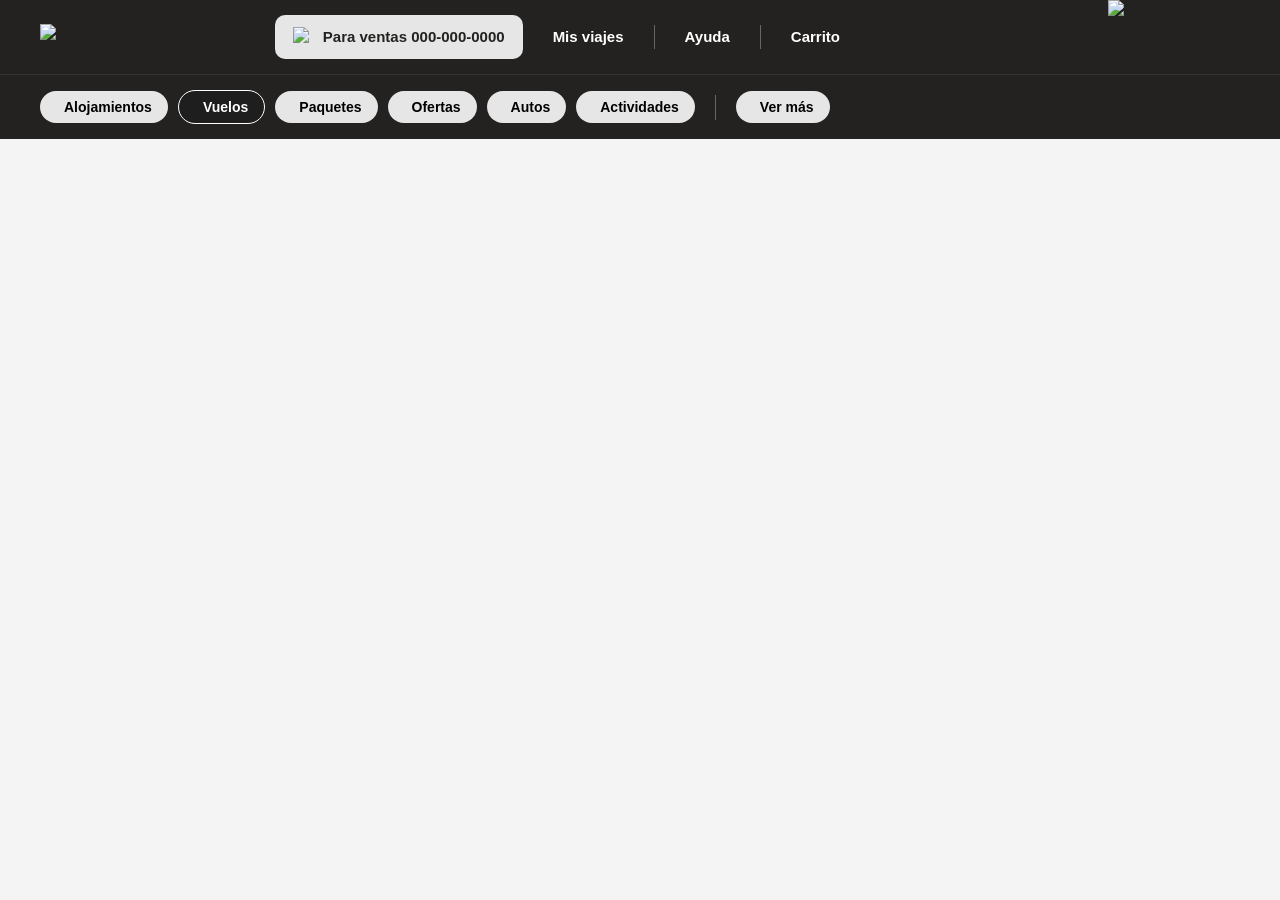
==== index.html @ 8cd23942 "Add files via upload" ====
<!DOCTYPE html>
<html lang="es">
<head>
    <meta charset="UTF-8">
    <meta name="viewport" content="width=device-width, initial-scale=1.0">
    <title>World Travel | Viajes</title>
    <link rel="icon" href="icons/logo-cut.png" type="image/png">
    <link rel="stylesheet" href="styles.css">
</head>
<body>
    <header>
        <nav>
            <div class="logo-container">
                <img src="icons/logo-cut.png" alt="Logo" class="logo" width="70" height="70">
            </div>
            
            <div class="nav-links">
                <a class="nav-link" href="support.html">
                    <img class="Audifonos" src="icons/69890.png" alt="Phone icon" width="20" height="20"> 
                    Para ventas 000-000-0000
                </a>
                <a class="nav-link1" href="my-trips.html">Mis viajes</a>
                <a class="nav-link2" href="support.html">Ayuda</a>
                <a class="nav-link3" href="shopping-cart.html">Carrito</a>
            </div>
        </nav>

        <!--La imagen de fondo va en el header, fuera del nav -->
        <img class="Img-right" src="icons/nav-right.png" alt="Decoración montañas"> 
    </header>
    <!-- FILA INTERMEDIA: Navegación de categorías -->
    <section class="categories">
        <button class="elements-cat"><span class="icono"></span>Alojamientos</button>
        <button class="elements-cat activo"><span class="icono"></span>Vuelos</button>
        <button class="elements-cat"><span class="icono"></span>Paquetes</button>
        <button class="elements-cat"><span class="icono"></span>Ofertas</button>
        <button class="elements-cat"><span class="icono"></span>Autos</button>
        <button class="elements-cat"><span class="icono"></span>Actividades</button>
        <div class="separador-vertical"></div>
        <button class="elements-cat"><span class="icono"></span>Ver más</button>
    </section>
</body>
</html>
---- styles.css ----
* {
    padding: 0;
    margin: 0;
    box-sizing: border-box;
}

body {
    font-family: Arial, sans-serif;
    line-height: 1.6;
    background-color: #f4f4f4;
    color: #232220;
}

header {
    background-color: #232220;
    padding: 15px 40px;
    position: relative;
    overflow: hidden;
    border-bottom: 1px solid #333;
}

/* El nav ocupa todo el ancho del header para poder distribuir elementos */
nav {
    display: flex;
    align-items: center;
    width: 100%;
    z-index: 2;
    position: relative; /* Asegura que esté por encima de las montañas */
}

/* Empuja el logo a la izquierda y el menú a la derecha */
.logo-container {
    margin-right: auto;
}

/* Flexbox para los enlaces, elimina la necesidad de paddings gigantes */
.nav-links {
    display: flex;
    align-items: center;
    gap: 30px;
    margin-right: 400px; /* mopver los iconos de control */
    margin-left: 70px;
}

nav a {
    color: #fff;
    text-decoration: none;
    font-weight: bold;
    font-size: 15px;
}

.nav-link {
    display: inline-flex;
    align-items: center;
    gap: 10px;
    background-color: #e6e6e6;
    color: #232220;
    padding: 10px 18px;
    border-radius: 10px; 
}

.nav-link:hover {
    background-color: #fff; /* Pequeño ajuste para que se note el hover en modo oscuro */
    color: #232220;
}

/* Separadores verticales limpios */
.nav-link2, .nav-link3 {
    border-left: 1px solid #666;
    padding-left: 30px; /* Separación entre la línea y el texto */
}

.Img-right {
    position: absolute;
    right: 0;
    top: 0;
    height: 100%;
    width: auto;
    object-fit: cover;
    z-index: 1;
    pointer-events: none;
}

.categories {
    display: flex;
    align-items: center;
    gap: 10px;
    padding: 15px 40px;
    background-color: #232220;
}

.elements-cat {
    display: flex;
    align-items: center;
    gap: 8px;
    background-color: #e6e6e6;
    border: none;
    padding: 8px 16px;
    border-radius: 20px;
    font-weight: bold;
    cursor: pointer;
    font-size: 14px;
}

.elements-cat.activo {
    background-color: #1e1e1e;
    color: #fff;
    border: 1px solid #fff;
}

.separador-vertical {
    height: 25px;
    width: 1px;
    background-color: #666;
    margin: 0 10px;
}
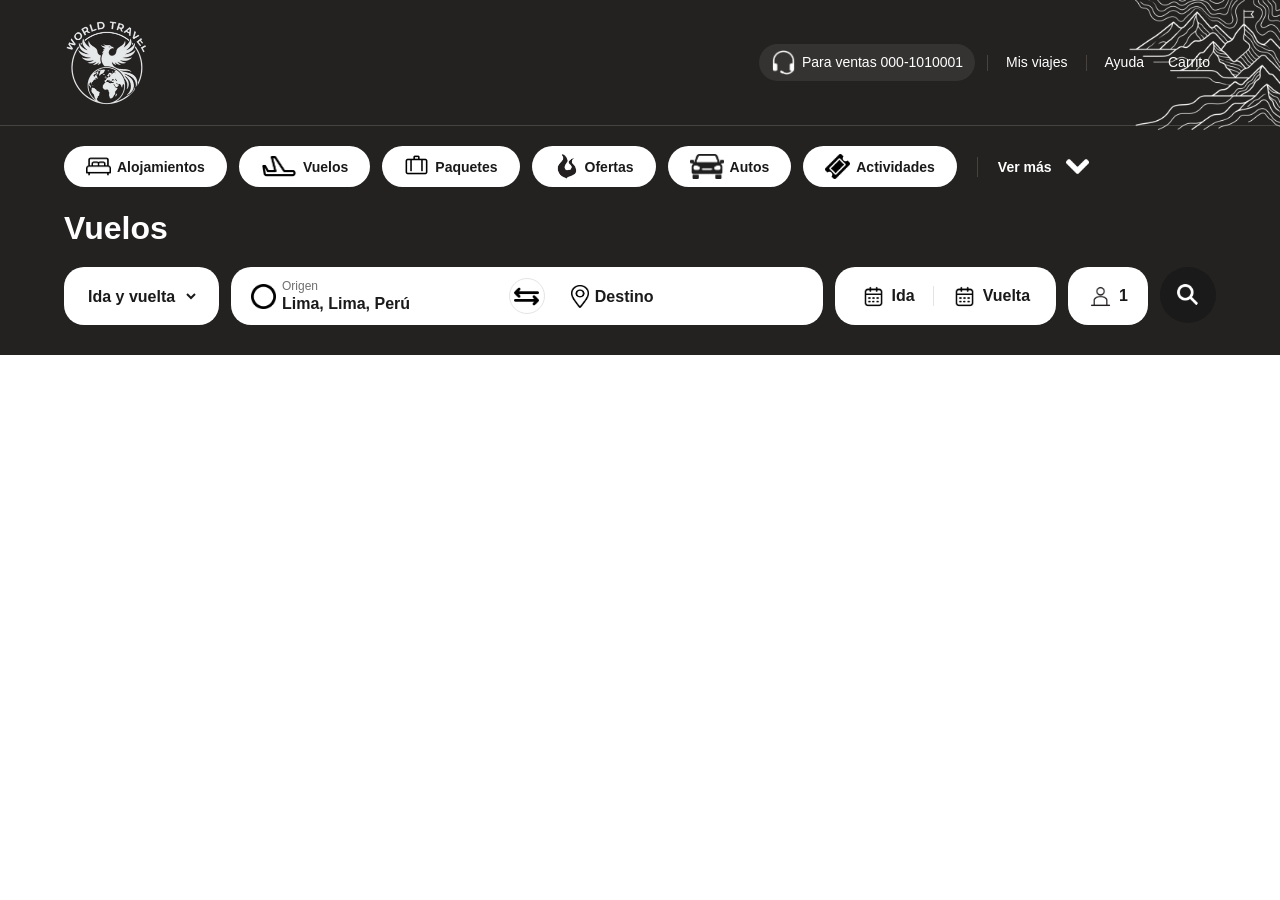
==== commit edfab44f: "Avance del encabezado principal y el motor de búsqueda" ====
--- a/index.html
+++ b/index.html
@@ -8,36 +8,150 @@
     <link rel="stylesheet" href="styles.css">
 </head>
 <body>
-    <header>
-        <nav>
-            <div class="logo-container">
-                <img src="icons/logo-cut.png" alt="Logo" class="logo" width="70" height="70">
-            </div>
-            
-            <div class="nav-links">
-                <a class="nav-link" href="support.html">
-                    <img class="Audifonos" src="icons/69890.png" alt="Phone icon" width="20" height="20"> 
-                    Para ventas 000-000-0000
-                </a>
-                <a class="nav-link1" href="my-trips.html">Mis viajes</a>
-                <a class="nav-link2" href="support.html">Ayuda</a>
-                <a class="nav-link3" href="shopping-cart.html">Carrito</a>
-            </div>
+  <header class="site-header">
+    <a class="skip-link" href="#main-content">Saltar al contenido principal</a>
+
+    <!-- Top bar: brand logo + account/support links -->
+    <div class="header-topbar">
+      <div class="container topbar-container">
+        <div class="brand">
+          <!-- Logo -->
+          <img class="brand-icon-posicion" src="icons/logo-cut.png" alt="">
+        </div>
+
+        <nav class="topbar-nav" aria-label="Cuenta y soporte">
+          <div class="sales-contact">
+            <!-- ICON POSICION: support icon -->
+            <img class="icon-posicion icon-sm icon-on-dark" src="icons/support.png" alt="">
+            <span>Para ventas 000-1010001</span>
+          </div>
+          <span class="topbar-divider" aria-hidden="true"></span>
+          <a class="topbar-link" href="#">Mis viajes</a>
+          <span class="topbar-divider" aria-hidden="true"></span>
+          <a class="topbar-link" href="#">Ayuda</a>
+          <a class="topbar-link" href="#">Carrito</a>
         </nav>
 
-        <!--La imagen de fondo va en el header, fuera del nav -->
-        <img class="Img-right" src="icons/nav-right.png" alt="Decoración montañas"> 
-    </header>
-    <!-- FILA INTERMEDIA: Navegación de categorías -->
-    <section class="categories">
-        <button class="elements-cat"><span class="icono"></span>Alojamientos</button>
-        <button class="elements-cat activo"><span class="icono"></span>Vuelos</button>
-        <button class="elements-cat"><span class="icono"></span>Paquetes</button>
-        <button class="elements-cat"><span class="icono"></span>Ofertas</button>
-        <button class="elements-cat"><span class="icono"></span>Autos</button>
-        <button class="elements-cat"><span class="icono"></span>Actividades</button>
-        <div class="separador-vertical"></div>
-        <button class="elements-cat"><span class="icono"></span>Ver más</button>
-    </section>
+        <!-- IMAGE POSICION: decorative mountain / topographic line-art illustration, top-right corner. Suggested size: 240x130px -->
+        <img class="topbar-decoration-posicion" src="icons/nav-right.png" alt="" >
+      </div>
+    </div>
+
+    <!-- Pill-shaped category navigation -->
+    <div class="header-nav-bar">
+      <div class="container">
+        <nav class="pill-nav" aria-label="Categorías de viaje">
+          <button class="pill-nav-item" type="button">
+            <!-- ICON POSICION: Alojamientos-->
+            <img class="icon-posicion icon-sm" src="icons/952772.png" alt="">
+            <span>Alojamientos</span>
+          </button>
+
+          <button class="pill-nav-item pill-nav-item--active" type="button" aria-current="page">
+            <!-- ICON POSICION: Vuelos (Iconos cambiado por px) -->
+            <img class="avion" src="icons/Imagen1.png" alt="">
+            <span>Vuelos</span>
+          </button>
+
+          <button class="pill-nav-item" type="button">
+            <!-- ICON POSICION: Paquetes-->
+            <img class="icon-posicion icon-sm" src="icons/pngwing.com.png" alt="">
+            <span>Paquetes</span>
+          </button>
+
+          <button class="pill-nav-item" type="button">
+            <!-- ICON POSICION: Ofertas -->
+            <img class="icon-posicion icon-sm" src="icons/oferta.png" alt="">
+            <span>Ofertas</span>
+          </button>
+
+          <button class="pill-nav-item" type="button">
+            <!-- ICON POSICION: Autos (Modificado por tamaño de la img) -->
+            <img class="auto" src="icons/canva-icono-de-coche-MAG-rcK2sRs.png" alt="">
+            <span>Autos</span>
+          </button>
+
+          <button class="pill-nav-item" type="button">
+            <!-- ICON POSICION: Actividades -->
+            <img class="icon-posicion icon-sm" src="icons/ticket.png" alt="">
+            <span>Actividades</span>
+          </button>
+
+          <span class="pill-nav-divider" aria-hidden="true"></span>
+
+          <button class="pill-nav-more" type="button">
+            <span>Ver más</span>
+            <!-- ICON POSICION: chevron-down icon. -->
+            <img class="arrow" src="icons/flecha4.png" alt="">
+          </button>
+        </nav>
+      </div>
+    </div>
+  <!-- Búsqueda de vuelos -->
+    <div class="hero-search">
+      <div class="container">
+        <h1 class="hero-title">Vuelos</h1>
+
+        <form class="search-bar" action="#" method="get">
+          <div class="search-pill search-pill--trip-type">
+            <label class="visually-hidden" for="trip-type">Tipo de viaje</label>
+            <select id="trip-type" name="trip-type">
+              <option>Ida y vuelta</option>
+              <option>Solo ida</option>
+              <option>Multidestino</option>
+            </select>
+          </div>
+
+          <div class="search-pill search-pill--locations">
+            <button class="location-field" type="button">
+              <!-- ICON POSICION: origin marker icon (circle/dot). Suggested size: 18x18px -->
+              <img class="icon-posicion icon-sm" src="icons/circleshape_87529.png" alt="">
+              <span class="location-field-text">
+                <span class="location-label">Origen</span>
+                <span class="location-value">Lima, Lima, Perú</span>
+              </span>
+            </button>
+
+            <button class="swap-button" type="button" aria-label="Intercambiar origen y destino">
+              <!-- ICON POSICON: Exchange arrows icon -->
+              <img class="icon-posicion icon-sm" src="icons/60660.png" alt="">
+            </button>
+
+            <button class="location-field" type="button">
+              <!-- ICON POSICION: destination pin icon. Suggested size: 18x18px -->
+              <img class="destino" src="icons/Imagen3.png" alt="">
+              <span class="location-field-text">
+                <span class="location-value">Destino</span>
+              </span>
+            </button>
+          </div>
+
+          <div class="search-pill search-pill--dates">
+            <button class="date-field" type="button">
+              <!-- ICON POSICION: calendar icon (departure date). Suggested size: 18x18px -->
+              <img class="icon-posicion icon-sm" src="icons/Imagen4.png" alt="">
+              <span>Ida</span>
+            </button>
+            <span class="search-pill-divider" aria-hidden="true"></span>
+            <button class="date-field" type="button">
+              <!-- ICON POSICION: calendar icon (return date). Suggested size: 18x18px -->
+              <img class="icon-posicion icon-sm" src="icons/Imagen4.png" alt="">
+              <span>Vuelta</span>
+            </button>
+          </div>
+
+          <button class="search-pill search-pill--passengers" type="button">
+            <!-- ICON POSICION: passenger / person icon. Suggested size: 18x18px -->
+            <img class="icon-posicion icon-sm" src="icons/wondicon-ui-free-user_111213.png" alt="">
+            <span>1</span>
+          </button>
+
+          <button class="search-submit" type="submit" aria-label="Buscar vuelos">
+            <!-- ICON POSICION: magnifying glass / search icon. Suggested size: 20x20px -->
+            <img class="icon-posicion icon-md icon-on-dark" src="icons/search-13-64.png" alt="">
+          </button>
+        </form>
+      </div>
+    </div>
 </body>
 </html>
--- a/styles.css
+++ b/styles.css
@@ -1,116 +1,480 @@
-* {
-    padding: 0;
-    margin: 0;
-    box-sizing: border-box;
+*,
+*::before,
+*::after {
+  box-sizing: border-box;
+  margin: 0;
+  padding: 0;
+}
+
+html {
+  scroll-behavior: smooth;
 }
 
 body {
-    font-family: Arial, sans-serif;
-    line-height: 1.6;
-    background-color: #f4f4f4;
-    color: #232220;
-}
-
-header {
-    background-color: #232220;
-    padding: 15px 40px;
-    position: relative;
-    overflow: hidden;
-    border-bottom: 1px solid #333;
-}
-
-/* El nav ocupa todo el ancho del header para poder distribuir elementos */
-nav {
-    display: flex;
-    align-items: center;
-    width: 100%;
-    z-index: 2;
-    position: relative; /* Asegura que esté por encima de las montañas */
-}
-
-/* Empuja el logo a la izquierda y el menú a la derecha */
-.logo-container {
-    margin-right: auto;
-}
-
-/* Flexbox para los enlaces, elimina la necesidad de paddings gigantes */
-.nav-links {
-    display: flex;
-    align-items: center;
-    gap: 30px;
-    margin-right: 400px; /* mopver los iconos de control */
-    margin-left: 70px;
-}
-
-nav a {
-    color: #fff;
-    text-decoration: none;
-    font-weight: bold;
-    font-size: 15px;
-}
-
-.nav-link {
-    display: inline-flex;
-    align-items: center;
-    gap: 10px;
-    background-color: #e6e6e6;
-    color: #232220;
-    padding: 10px 18px;
-    border-radius: 10px; 
-}
-
-.nav-link:hover {
-    background-color: #fff; /* Pequeño ajuste para que se note el hover en modo oscuro */
-    color: #232220;
-}
-
-/* Separadores verticales limpios */
-.nav-link2, .nav-link3 {
-    border-left: 1px solid #666;
-    padding-left: 30px; /* Separación entre la línea y el texto */
-}
-
-.Img-right {
-    position: absolute;
+  font-family: var(--font-family-base);
+  color: var(--color-text-dark);
+  background-color: var(--color-bg-light);
+  line-height: 1.5;
+  -webkit-font-smoothing: antialiased;
+}
+
+ul {
+  list-style: none;
+}
+
+a {
+  color: inherit;
+  text-decoration: none;
+}
+
+button {
+  font-family: inherit;
+  font-size: inherit;
+  cursor: pointer;
+  border: none;
+  background: none;
+  color: inherit;
+}
+
+input,
+select {
+  font-family: inherit;
+  font-size: inherit;
+  color: inherit;
+}
+
+h1,
+h2,
+h3 {
+  font-weight: 700;
+  line-height: 1.2;
+}
+
+img {
+  max-width: 100%;
+  display: block;
+}
+
+/* Consistent, visible keyboard focus across every 
+interactive element. */
+a:focus-visible,
+button:focus-visible,
+input:focus-visible,
+select:focus-visible {
+  outline: 2px solid var(--color-accent-teal);
+  outline-offset: 2px;
+}
+
+@media (prefers-reduced-motion: reduce) {
+  html {
+    scroll-behavior: auto;
+  }
+
+  *,
+  *::before,
+  *::after {
+    animation-duration: 0.001ms !important;
+    transition-duration: 0.001ms !important;
+  }
+}
+
+/* ---------------------------------------------
+   2. Tokens de diseño (CSS Custom Properties)
+   --------------------------------------------- */
+:root {
+  /* Brand backgrounds */
+  --color-bg-dark: #232220;
+  --color-bg-light: #ffffff;
+
+  /* Text colors */
+  --color-text-light: #ffffff;
+  --color-text-dark: #1a1a1a;
+  --color-text-muted: #6f6f6f;
+  --color-text-on-dark-muted: #cfcfcd;
+
+  /* Posicion colors — light sections */
+  --color-posicion-bg: #d9d9d9;
+  --color-posicion-border: #b0b0b0;
+
+  /* Posicion colors — dark sections */
+  --color-posicion-bg-dark: #3a3936;
+  --color-posicion-border-dark: #5a5955;
+
+  /* Accents */
+  --color-badge-bg: #1a1a1a;
+  --color-badge-text: #ffffff;
+  --color-accent-teal: #2d6b68;
+  --color-accent-teal-hover: #23524f;
+
+  /* Borders & dividers */
+  --color-border-subtle: #e4e4e4;
+  --color-divider-on-dark: #47443f;
+
+  /* Border radius scale */
+  --radius-pill: 999px;
+  --radius-lg: 20px;
+  --radius-md: 12px;
+  --radius-sm: 6px;
+
+  /* Espaciado */
+  --space-2xs: 8px;
+  --space-xs: 6px;
+  --space-sm: 12px;
+  --space-md: 20px;
+  --space-lg: 22px;
+  --space-xl: 48px;
+  --space-2xl: 30px; /* Espaciado de abajo */
+
+  /* Layout */
+  --container-max-width: 1200px;
+  --container-padding: 24px;
+
+  /* Tipografía */
+  --font-family-base: -apple-system, BlinkMacSystemFont, 'Segoe UI', Roboto, Helvetica, Arial, sans-serif;
+  --font-size-sm: 0.875rem;
+  --font-size-base: 1rem;
+  --font-size-md: 1.125rem;
+  --font-size-lg: 1.5rem;
+  --font-size-xl: 2rem;
+}
+
+/* --------------------------------------
+   3. Clases
+   -------------------------------------- */
+.container {
+  max-width: var(--container-max-width);
+  margin: 0 auto;
+  padding: 0 var(--container-padding);
+}
+
+.visually-hidden {
+  position: absolute;
+  width: 1px;
+  height: 1px;
+  padding: 0;
+  margin: -1px;
+  overflow: hidden;
+  clip: rect(0, 0, 0, 0);
+  white-space: nowrap;
+  border: 0;
+}
+
+.skip-link {
+  position: absolute;
+  top: -100px;
+  left: var(--space-sm);
+  background-color: var(--color-bg-light);
+  color: var(--color-text-dark);
+  padding: var(--space-xs) var(--space-sm);
+  border-radius: var(--radius-sm);
+  z-index: 100;
+  transition: top 0.2s ease;
+}
+
+.skip-link:focus-visible {
+  top: var(--space-sm);
+}
+
+/* El tamaño se controla mediante los modificadores 
+.icon-xs / .icon-sm / .icon-md que aparecen a continuación. */
+.icon-posicion {
+  display: inline-block;
+  flex-shrink: 0;
+  border-radius: var(--radius-sm);
+}
+
+/* Marvador para todos los íconos*/
+.icon-posicion.icon-on-dark {
+}
+/* icons agupados por el final... xs, sm, md*/
+.icon-xs { width: 25px; height: 25px; }
+.icon-sm { width: 25px; height: 25px; }
+.icon-md { width: 22px; height: 22px; }
+
+/*cambiado por falta de tamaño específico*/
+.avion{
+    width: 36px; 
+    height: 25px;
+}
+
+.auto {
+    width: 34px; 
+    height: 25px;
+}
+
+.destino {
+    width: 18px; 
+    height: 23px;
+}
+
+.arrow {
+  margin-left: 8px;
+  width: 23px; 
+  height: 23px;
+}
+
+.section-title {
+  font-size: var(--font-size-xl);
+  color: var(--color-text-dark);
+  margin-bottom: var(--space-md);
+}
+
+/* --------------------------------------
+   4. Header — Barra superior
+   -------------------------------------- */
+.site-header {
+  background-color: var(--color-bg-dark);
+  color: var(--color-text-light);
+}
+
+.header-topbar {
+  border-bottom: 1px solid var(--color-divider-on-dark);
+}
+
+.topbar-container {
+  display: flex;
+  align-items: center;
+  justify-content: space-between;
+  gap: var(--space-lg);
+  padding-top: var(--space-md);
+  padding-bottom: var(--space-md);
+  position: relative;
+}
+
+.brand {
+  display: flex;
+  align-items: center;
+  gap: var(--space-xs);
+}
+/* logo*/
+.brand-icon-posicion {
+  width: 85px;
+  height: 85px;
+  border-radius: 50%;
+}
+
+.brand-name {
+  font-weight: 700;
+  font-size: var(--font-size-md);
+  letter-spacing: 0.02em;
+  text-transform: uppercase;
+}
+
+.topbar-nav {
+  display: flex;
+  align-items: center;
+  gap: var(--space-sm);
+  font-size: var(--font-size-sm);
+  flex-wrap: wrap;
+}
+
+.sales-contact {
+  display: flex;
+  align-items: center;
+  gap: var(--space-xs);
+  background-color: rgba(255, 255, 255, 0.08);
+  border-radius: var(--radius-pill);
+  padding: var(--space-xs) var(--space-sm);
+}
+
+.topbar-divider {
+  width: 1px;
+  height: 16px;
+  background-color: var(--color-divider-on-dark);
+}
+
+.topbar-link {
+  padding: var(--space-2xs) var(--space-xs);
+}
+
+.topbar-link:hover {
+  text-decoration: underline;
+}
+
+/* imagenes de las montañas*/
+.topbar-decoration-posicion {
+    position: fixed;
+    top: 0;
     right: 0;
-    top: 0;
-    height: 100%;
-    width: auto;
-    object-fit: cover;
-    z-index: 1;
+    height: 130px;
     pointer-events: none;
-}
-
-.categories {
-    display: flex;
-    align-items: center;
-    gap: 10px;
-    padding: 15px 40px;
-    background-color: #232220;
-}
-
-.elements-cat {
-    display: flex;
-    align-items: center;
-    gap: 8px;
-    background-color: #e6e6e6;
-    border: none;
-    padding: 8px 16px;
-    border-radius: 20px;
-    font-weight: bold;
-    cursor: pointer;
-    font-size: 14px;
-}
-
-.elements-cat.activo {
-    background-color: #1e1e1e;
-    color: #fff;
-    border: 1px solid #fff;
-}
-
-.separador-vertical {
-    height: 25px;
-    width: 1px;
-    background-color: #666;
-    margin: 0 10px;
+    z-index: 0;
+}
+
+/* ---------------------------------------
+   5. Header — Navegación por píldoras
+   --------------------------------------- */
+.header-nav-bar {
+  position: relative;
+  z-index: 2;
+  padding-top: var(--space-md);
+}
+
+.pill-nav {
+  display: flex;
+  align-items: center;
+  gap: var(--space-sm);
+  flex-wrap: wrap;
+}
+
+.pill-nav-item {
+  display: flex;
+  align-items: center;
+  gap: var(--space-xs);
+  background-color: var(--color-bg-light);
+  color: var(--color-text-dark);
+  padding: var(--space-xs) var(--space-md);
+  border-radius: var(--radius-pill);
+  font-size: var(--font-size-sm);
+  font-weight: 600;
+  border: 2px solid transparent;
+  transition: border-color 0.2s ease;
+}
+
+.pill-nav-item--active {
+  border-color: var(--color-text-light);
+}
+
+.pill-nav-item:hover {
+  border-color: var(--color-accent-teal);
+}
+
+.pill-nav-divider {
+  width: 1px;
+  height: 20px;
+  background-color: var(--color-divider-on-dark);
+  margin: 0 var(--space-2xs);
+}
+
+.pill-nav-more {
+  display: flex;
+  align-items: center;
+  gap: var(--space-xs);
+  font-size: var(--font-size-sm);
+  font-weight: 600;
+}
+
+.pill-nav-more:hover {
+  text-decoration: underline;
+}
+
+/* ---------------------------------------
+   6. Header — Búsqueda
+   --------------------------------------- */
+.hero-search {
+  position: relative;
+  z-index: 2;
+  padding: var(--space-lg) 0 var(--space-2xl);
+}
+
+.hero-title {
+  font-size: var(--font-size-xl);
+  margin-bottom: var(--space-md);
+}
+
+.search-bar {
+  display: flex;
+  align-items: stretch;
+  gap: var(--space-sm);
+  flex-wrap: wrap;
+}
+
+.search-pill {
+  display: flex;
+  align-items: center;
+  gap: var(--space-xs);
+  background-color: var(--color-bg-light);
+  color: var(--color-text-dark);
+  border-radius: var(--radius-lg);
+  padding: var(--space-sm) var(--space-md);
+}
+
+.search-pill--trip-type select {
+  border: none;
+  background: transparent;
+  font-weight: 600;
+}
+
+.search-pill--locations {
+  flex: 1 1 320px;
+  padding: 0;
+}
+
+.location-field {
+  display: flex;
+  align-items: center;
+  gap: var(--space-xs);
+  padding: var(--space-sm) var(--space-md);
+  flex: 1;
+  text-align: left;
+}
+
+.location-field-text {
+  display: flex;
+  flex-direction: column;
+  line-height: 1.2;
+}
+
+.location-label {
+  font-size: 0.75rem;
+  color: var(--color-text-muted);
+}
+
+.location-value {
+  font-weight: 600;
+}
+
+.swap-button {
+  width: 36px;
+  height: 36px;
+  border-radius: 50%;
+  background-color: var(--color-bg-light);
+  border: 1px solid var(--color-border-subtle);
+  display: flex;
+  align-items: center;
+  justify-content: center;
+  flex-shrink: 0;
+}
+
+.swap-button:hover {
+  border-color: var(--color-accent-teal);
+}
+
+.search-pill--dates {
+  gap: 0;
+}
+
+.date-field {
+  display: flex;
+  align-items: center;
+  gap: var(--space-xs);
+  font-weight: 600;
+  padding: 0 var(--space-xs);
+}
+
+.search-pill-divider {
+  width: 1px;
+  height: 20px;
+  background-color: var(--color-border-subtle);
+  margin: 0 var(--space-sm);
+}
+
+.search-pill--passengers {
+  font-weight: 600;
+}
+
+.search-submit {
+  width: 56px;
+  height: 56px;
+  border-radius: 50%;
+  background-color: var(--color-badge-bg);
+  display: flex;
+  align-items: center;
+  justify-content: center;
+  flex-shrink: 0;
+  transition: background-color 0.2s ease;
+}
+
+.search-submit:hover {
+  background-color: #000000;
 }
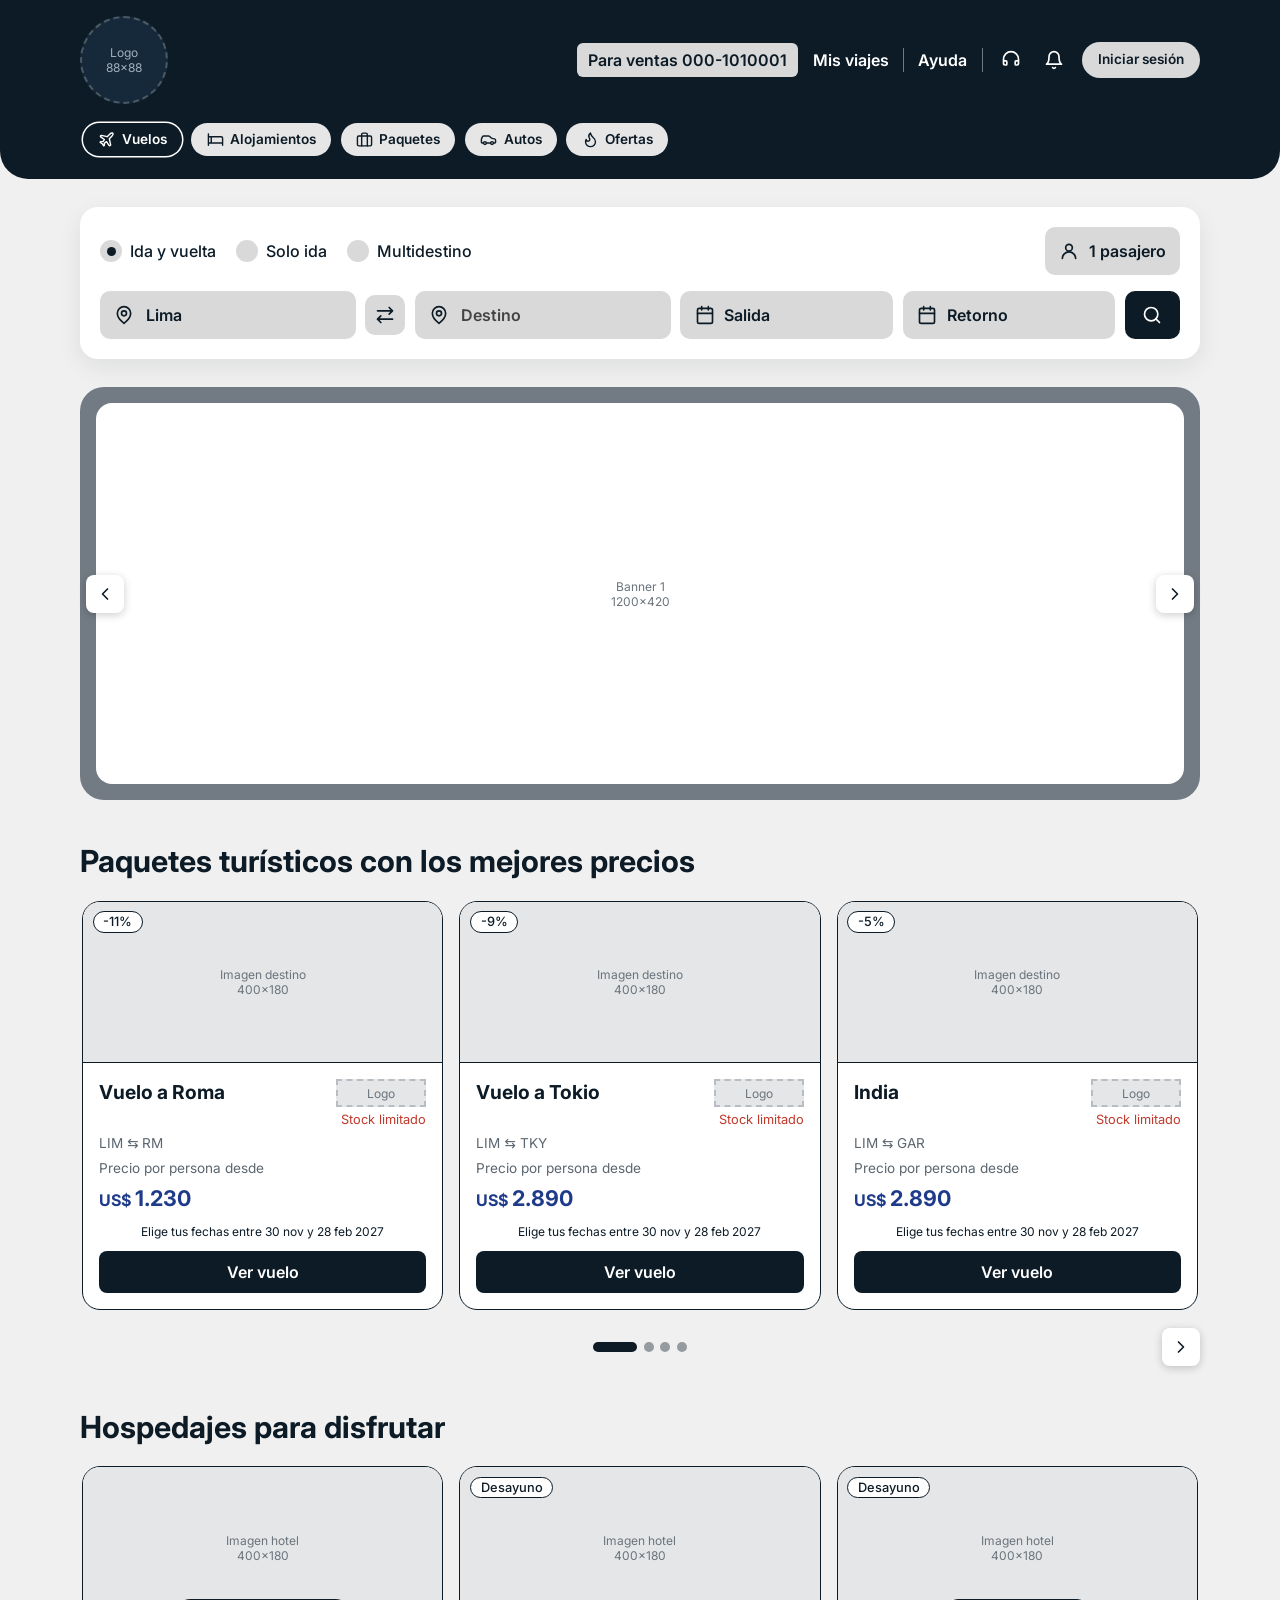
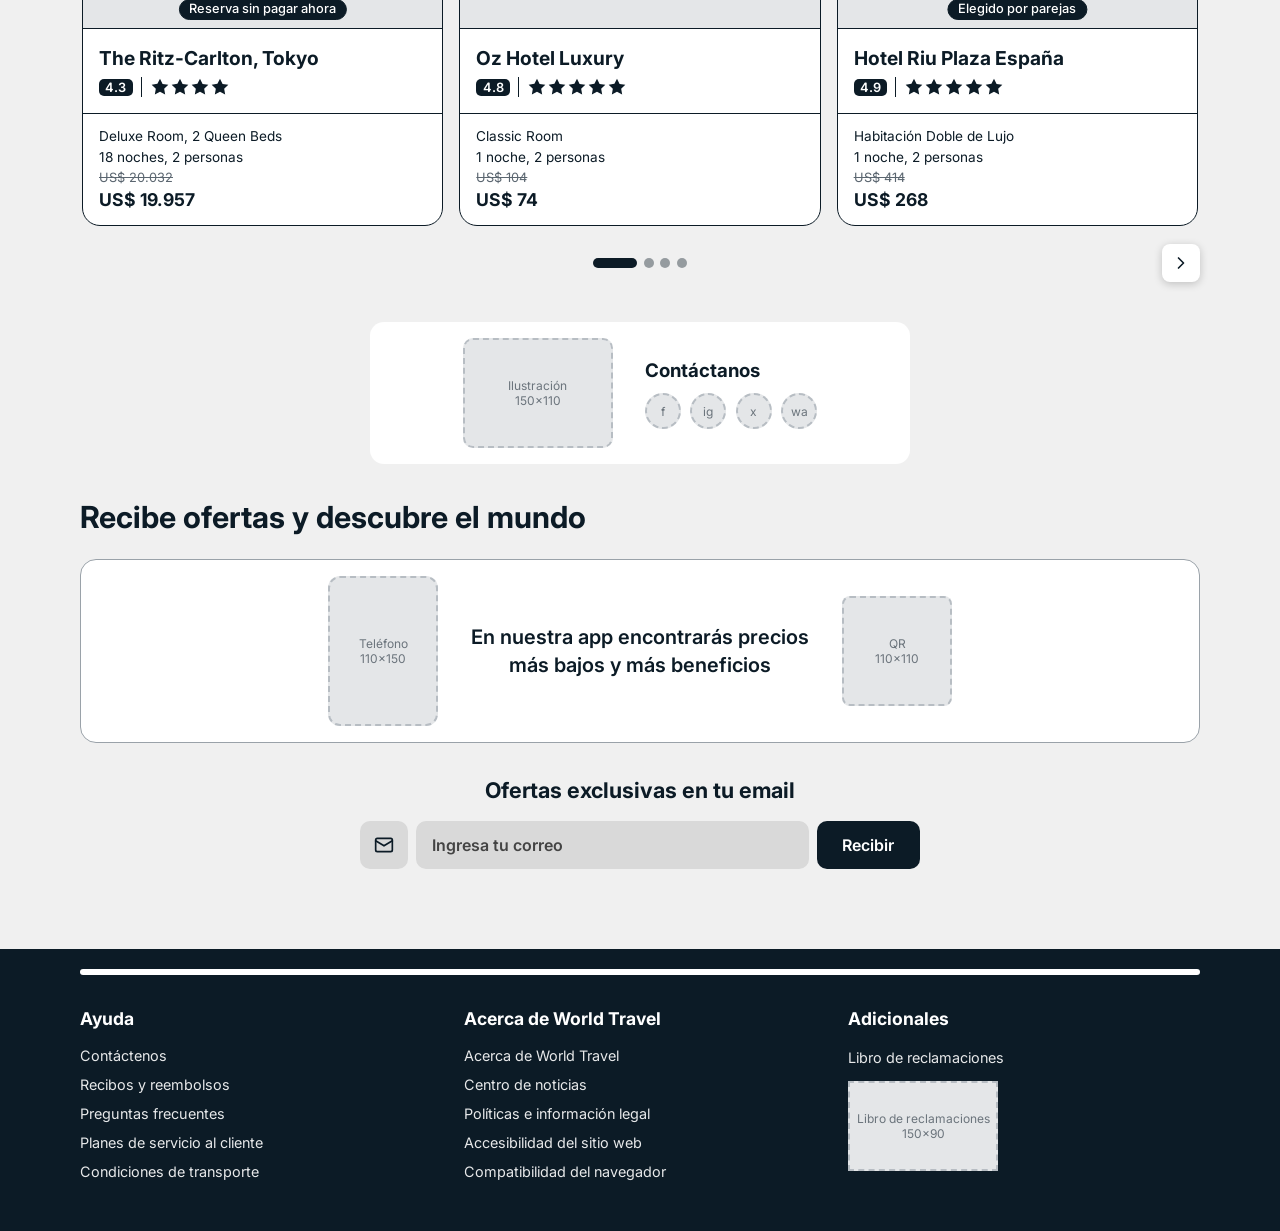
==== commit 9ff2b081: "New design" ====
--- a/index.html
+++ b/index.html
@@ -1,157 +1,171 @@
-<!DOCTYPE html>
-<html lang="es">
-<head>
-    <meta charset="UTF-8">
-    <meta name="viewport" content="width=device-width, initial-scale=1.0">
-    <title>World Travel | Viajes</title>
-    <link rel="icon" href="icons/logo-cut.png" type="image/png">
-    <link rel="stylesheet" href="styles.css">
-</head>
-<body>
-  <header class="site-header">
-    <a class="skip-link" href="#main-content">Saltar al contenido principal</a>
-
-    <!-- Top bar: brand logo + account/support links -->
-    <div class="header-topbar">
-      <div class="container topbar-container">
-        <div class="brand">
-          <!-- Logo -->
-          <img class="brand-icon-posicion" src="icons/logo-cut.png" alt="">
-        </div>
-
-        <nav class="topbar-nav" aria-label="Cuenta y soporte">
-          <div class="sales-contact">
-            <!-- ICON POSICION: support icon -->
-            <img class="icon-posicion icon-sm icon-on-dark" src="icons/support.png" alt="">
-            <span>Para ventas 000-1010001</span>
-          </div>
-          <span class="topbar-divider" aria-hidden="true"></span>
-          <a class="topbar-link" href="#">Mis viajes</a>
-          <span class="topbar-divider" aria-hidden="true"></span>
-          <a class="topbar-link" href="#">Ayuda</a>
-          <a class="topbar-link" href="#">Carrito</a>
-        </nav>
-
-        <!-- IMAGE POSICION: decorative mountain / topographic line-art illustration, top-right corner. Suggested size: 240x130px -->
-        <img class="topbar-decoration-posicion" src="icons/nav-right.png" alt="" >
-      </div>
-    </div>
-
-    <!-- Pill-shaped category navigation -->
-    <div class="header-nav-bar">
-      <div class="container">
-        <nav class="pill-nav" aria-label="Categorías de viaje">
-          <button class="pill-nav-item" type="button">
-            <!-- ICON POSICION: Alojamientos-->
-            <img class="icon-posicion icon-sm" src="icons/952772.png" alt="">
-            <span>Alojamientos</span>
-          </button>
-
-          <button class="pill-nav-item pill-nav-item--active" type="button" aria-current="page">
-            <!-- ICON POSICION: Vuelos (Iconos cambiado por px) -->
-            <img class="avion" src="icons/Imagen1.png" alt="">
-            <span>Vuelos</span>
-          </button>
-
-          <button class="pill-nav-item" type="button">
-            <!-- ICON POSICION: Paquetes-->
-            <img class="icon-posicion icon-sm" src="icons/pngwing.com.png" alt="">
-            <span>Paquetes</span>
-          </button>
-
-          <button class="pill-nav-item" type="button">
-            <!-- ICON POSICION: Ofertas -->
-            <img class="icon-posicion icon-sm" src="icons/oferta.png" alt="">
-            <span>Ofertas</span>
-          </button>
-
-          <button class="pill-nav-item" type="button">
-            <!-- ICON POSICION: Autos (Modificado por tamaño de la img) -->
-            <img class="auto" src="icons/canva-icono-de-coche-MAG-rcK2sRs.png" alt="">
-            <span>Autos</span>
-          </button>
-
-          <button class="pill-nav-item" type="button">
-            <!-- ICON POSICION: Actividades -->
-            <img class="icon-posicion icon-sm" src="icons/ticket.png" alt="">
-            <span>Actividades</span>
-          </button>
-
-          <span class="pill-nav-divider" aria-hidden="true"></span>
-
-          <button class="pill-nav-more" type="button">
-            <span>Ver más</span>
-            <!-- ICON POSICION: chevron-down icon. -->
-            <img class="arrow" src="icons/flecha4.png" alt="">
-          </button>
-        </nav>
-      </div>
-    </div>
-  <!-- Búsqueda de vuelos -->
-    <div class="hero-search">
-      <div class="container">
-        <h1 class="hero-title">Vuelos</h1>
-
-        <form class="search-bar" action="#" method="get">
-          <div class="search-pill search-pill--trip-type">
-            <label class="visually-hidden" for="trip-type">Tipo de viaje</label>
-            <select id="trip-type" name="trip-type">
-              <option>Ida y vuelta</option>
-              <option>Solo ida</option>
-              <option>Multidestino</option>
-            </select>
-          </div>
-
-          <div class="search-pill search-pill--locations">
-            <button class="location-field" type="button">
-              <!-- ICON POSICION: origin marker icon (circle/dot). Suggested size: 18x18px -->
-              <img class="icon-posicion icon-sm" src="icons/circleshape_87529.png" alt="">
-              <span class="location-field-text">
-                <span class="location-label">Origen</span>
-                <span class="location-value">Lima, Lima, Perú</span>
-              </span>
-            </button>
-
-            <button class="swap-button" type="button" aria-label="Intercambiar origen y destino">
-              <!-- ICON POSICON: Exchange arrows icon -->
-              <img class="icon-posicion icon-sm" src="icons/60660.png" alt="">
-            </button>
-
-            <button class="location-field" type="button">
-              <!-- ICON POSICION: destination pin icon. Suggested size: 18x18px -->
-              <img class="destino" src="icons/Imagen3.png" alt="">
-              <span class="location-field-text">
-                <span class="location-value">Destino</span>
-              </span>
-            </button>
-          </div>
-
-          <div class="search-pill search-pill--dates">
-            <button class="date-field" type="button">
-              <!-- ICON POSICION: calendar icon (departure date). Suggested size: 18x18px -->
-              <img class="icon-posicion icon-sm" src="icons/Imagen4.png" alt="">
-              <span>Ida</span>
-            </button>
-            <span class="search-pill-divider" aria-hidden="true"></span>
-            <button class="date-field" type="button">
-              <!-- ICON POSICION: calendar icon (return date). Suggested size: 18x18px -->
-              <img class="icon-posicion icon-sm" src="icons/Imagen4.png" alt="">
-              <span>Vuelta</span>
-            </button>
-          </div>
-
-          <button class="search-pill search-pill--passengers" type="button">
-            <!-- ICON POSICION: passenger / person icon. Suggested size: 18x18px -->
-            <img class="icon-posicion icon-sm" src="icons/wondicon-ui-free-user_111213.png" alt="">
-            <span>1</span>
-          </button>
-
-          <button class="search-submit" type="submit" aria-label="Buscar vuelos">
-            <!-- ICON POSICION: magnifying glass / search icon. Suggested size: 20x20px -->
-            <img class="icon-posicion icon-md icon-on-dark" src="icons/search-13-64.png" alt="">
-          </button>
-        </form>
-      </div>
-    </div>
-</body>
-</html>+<!DOCTYPE html>
+<html lang="es">
+<head>
+<meta charset="utf-8">
+<meta name="viewport" content="width=device-width, initial-scale=1">
+<title>World Travel | Vuelos, alojamientos y paquetes</title>
+<link rel="preconnect" href="https://fonts.googleapis.com"><link rel="preconnect" href="https://fonts.gstatic.com" crossorigin>
+<link href="https://fonts.googleapis.com/css2?family=Inter:wght@400;500;600;700&display=swap" rel="stylesheet">
+<link rel="stylesheet" href="styles.css">
+</head>
+<body>
+<!-- partial: sprite de iconos (incluir una vez por layout) -->
+<svg width="0" height="0" style="position:absolute" aria-hidden="true">
+<symbol id="i-plane" viewBox="0 0 24 24"><path d="M17.8 19.2 16 11l3.5-3.5C21 6 21.5 4 21 3c-1-.5-3 0-4.5 1.5L13 8 4.8 6.2c-.5-.1-.9.1-1.1.5l-.2.4c-.2.5-.1 1 .3 1.3L9 12l-2 3H4l-1 1 3 2 2 3 1-1v-3l3-2 3.5 5.3c.3.4.8.5 1.3.3l.5-.3c.4-.2.6-.6.5-1.1z"/></symbol>
+<symbol id="i-bed" viewBox="0 0 24 24"><path d="M2 4v16M2 8h18a2 2 0 0 1 2 2v10M2 17h20M6 8v9"/></symbol>
+<symbol id="i-case" viewBox="0 0 24 24"><rect x="2" y="7" width="20" height="14" rx="2"/><path d="M16 21V5a2 2 0 0 0-2-2h-4a2 2 0 0 0-2 2v16"/></symbol>
+<symbol id="i-car" viewBox="0 0 24 24"><path d="M19 17h2c.6 0 1-.4 1-1v-3c0-.9-.7-1.7-1.5-1.9C18.7 10.6 16 10 16 10s-1.3-1.4-2.2-2.3c-.5-.4-1.1-.7-1.8-.7H5c-.6 0-1.1.4-1.4.9l-1.4 2.9A3.7 3.7 0 0 0 2 12v4c0 .6.4 1 1 1h2M9 17h6"/><circle cx="7" cy="17" r="2"/><circle cx="17" cy="17" r="2"/></symbol>
+<symbol id="i-flame" viewBox="0 0 24 24"><path d="M8.5 14.5A2.5 2.5 0 0 0 11 12c0-1.4-.5-2-1-3-1.1-2.1-.2-4 2-6 .5 2.5 2 4.9 4 6.5 2 1.6 3 3.5 3 5.5a7 7 0 1 1-14 0c0-1.2.4-2.4 1-3 0 1.5 1 2.5 2.5 2.5z"/></symbol>
+<symbol id="i-headset" viewBox="0 0 24 24"><path d="M3 14v-3a9 9 0 0 1 18 0v3M21 16a2 2 0 0 1-2 2h-1a1 1 0 0 1-1-1v-3a1 1 0 0 1 1-1h3zM3 16a2 2 0 0 0 2 2h1a1 1 0 0 0 1-1v-3a1 1 0 0 0-1-1H3z"/></symbol>
+<symbol id="i-bell" viewBox="0 0 24 24"><path d="M6 8a6 6 0 0 1 12 0c0 7 3 9 3 9H3s3-2 3-9M10.3 21a1.9 1.9 0 0 0 3.4 0"/></symbol>
+<symbol id="i-pin" viewBox="0 0 24 24"><path d="M20 10c0 6-8 12-8 12S4 16 4 10a8 8 0 0 1 16 0z"/><circle cx="12" cy="10" r="3"/></symbol>
+<symbol id="i-cal" viewBox="0 0 24 24"><rect x="3" y="4" width="18" height="18" rx="2"/><path d="M16 2v4M8 2v4M3 10h18"/></symbol>
+<symbol id="i-search" viewBox="0 0 24 24"><circle cx="11" cy="11" r="8"/><path d="m21 21-4.3-4.3"/></symbol>
+<symbol id="i-swap" viewBox="0 0 24 24"><path d="m17 3 4 4-4 4M21 7H3M7 21l-4-4 4-4M3 17h18"/></symbol>
+<symbol id="i-user" viewBox="0 0 24 24"><circle cx="12" cy="8" r="4"/><path d="M4 21a8 8 0 0 1 16 0"/></symbol>
+<symbol id="i-left" viewBox="0 0 24 24"><path d="m15 18-6-6 6-6"/></symbol>
+<symbol id="i-right" viewBox="0 0 24 24"><path d="m9 18 6-6-6-6"/></symbol>
+<symbol id="i-plus" viewBox="0 0 24 24"><path d="M12 5v14M5 12h14"/></symbol>
+<symbol id="i-minus" viewBox="0 0 24 24"><path d="M5 12h14"/></symbol>
+<symbol id="i-mail" viewBox="0 0 24 24"><rect x="2" y="4" width="20" height="16" rx="2"/><path d="m22 7-10 6L2 7"/></symbol>
+<symbol id="i-star" viewBox="0 0 24 24"><path d="m12 2 3.1 6.3 6.9 1-5 4.9 1.2 6.9L12 17.8 5.8 21l1.2-6.9-5-4.9 6.9-1z"/></symbol>
+</svg>
+
+<!-- partial: header -->
+<header class="hdr">
+  <div class="wrap hdr__top">
+    <a class="logo ph" href="/" aria-label="World Travel, inicio">Logo<br>88×88</a>
+    <div class="util">
+      <a class="btn-sales" href="tel:0001010001">Para ventas 000-1010001</a>
+      <a href="#">Mis viajes</a><span class="sep"></span><a href="#">Ayuda</a><span class="sep"></span>
+      <button class="ico" type="button" aria-label="Soporte"><svg class="i"><use href="#i-headset"/></svg></button>
+      <button class="ico" type="button" aria-label="Notificaciones"><svg class="i"><use href="#i-bell"/></svg></button>
+      <a class="btn-login" href="#">Iniciar sesión</a>
+    </div>
+  </div>
+  <nav class="wrap tabs" role="tablist" aria-label="Servicios">
+    <button class="tab is-active" role="tab" aria-selected="true"><svg class="i"><use href="#i-plane"/></svg>Vuelos</button>
+    <button class="tab" role="tab" aria-selected="false"><svg class="i"><use href="#i-bed"/></svg>Alojamientos</button>
+    <button class="tab" role="tab" aria-selected="false"><svg class="i"><use href="#i-case"/></svg>Paquetes</button>
+    <button class="tab" role="tab" aria-selected="false"><svg class="i"><use href="#i-car"/></svg>Autos</button>
+    <button class="tab" role="tab" aria-selected="false"><svg class="i"><use href="#i-flame"/></svg>Ofertas</button>
+  </nav>
+</header>
+
+<main>
+  <!-- partial: buscador -->
+  <section class="wrap" aria-label="Buscador de vuelos">
+    <form class="sf" id="searchForm" autocomplete="off">
+      <div class="sf__top">
+        <fieldset class="trip"><legend class="sr">Tipo de viaje</legend>
+          <label class="radio"><input type="radio" name="trip" value="round" checked>Ida y vuelta</label>
+          <label class="radio"><input type="radio" name="trip" value="one">Solo ida</label>
+          <label class="radio"><input type="radio" name="trip" value="multi">Multidestino</label>
+        </fieldset>
+        <div class="dd-wrap">
+          <button type="button" class="chip" data-dd="pax" aria-expanded="false"><svg class="i"><use href="#i-user"/></svg><span id="paxLabel">1 pasajero</span></button>
+          <div class="dd dd--pax" id="dd-pax" hidden>
+            <div class="prow" data-pax="adults"><div><strong>Adultos</strong><small>Mayores de 12 años</small></div><div class="cnt"><button type="button" data-step="-1" aria-label="Quitar adulto"><svg class="i"><use href="#i-minus"/></svg></button><output>1</output><button type="button" data-step="1" aria-label="Agregar adulto"><svg class="i"><use href="#i-plus"/></svg></button></div></div>
+            <div class="prow" data-pax="kids"><div><strong>Menores</strong><small>De 2 a 11 años</small></div><div class="cnt"><button type="button" data-step="-1" aria-label="Quitar menor"><svg class="i"><use href="#i-minus"/></svg></button><output>0</output><button type="button" data-step="1" aria-label="Agregar menor"><svg class="i"><use href="#i-plus"/></svg></button></div></div>
+            <div class="prow" data-pax="infants"><div><strong>Infantes</strong><small>Menores de 2 años</small></div><div class="cnt"><button type="button" data-step="-1" aria-label="Quitar infante"><svg class="i"><use href="#i-minus"/></svg></button><output>0</output><button type="button" data-step="1" aria-label="Agregar infante"><svg class="i"><use href="#i-plus"/></svg></button></div></div>
+            <div class="pax-actions"><button type="button" class="btn-ghost" data-act="cancel">Cancelar</button><button type="button" class="btn-dark" data-act="apply">Aplicar</button></div>
+          </div>
+        </div>
+      </div>
+
+      <div class="sf__row">
+        <div class="dd-wrap"><label class="field"><svg class="i"><use href="#i-pin"/></svg><input id="origin" name="origin" value="Lima" placeholder="Origen" aria-label="Origen" data-dd="origin"></label><div class="dd dd--list" id="dd-origin" hidden></div></div>
+        <button type="button" class="swap" aria-label="Intercambiar origen y destino"><svg class="i"><use href="#i-swap"/></svg></button>
+        <div class="dd-wrap"><label class="field"><svg class="i"><use href="#i-pin"/></svg><input id="destination" name="destination" placeholder="Destino" aria-label="Destino" data-dd="destination"></label><div class="dd dd--list" id="dd-destination" hidden></div></div>
+        <div class="dates dd-wrap">
+          <button type="button" class="field" id="startBtn" data-dd="cal" data-field="start" aria-expanded="false"><svg class="i"><use href="#i-cal"/></svg><span id="startLabel">Salida</span></button>
+          <button type="button" class="field" id="endBtn" data-dd="cal" data-field="end" aria-expanded="false"><svg class="i"><use href="#i-cal"/></svg><span id="endLabel">Retorno</span></button>
+          <div class="dd dd--cal" id="dd-cal" data-field="start" hidden>
+            <div class="cal">
+              <button type="button" class="cal__nav cal__prev" aria-label="Mes anterior"><svg class="i"><use href="#i-left"/></svg></button>
+              <button type="button" class="cal__nav cal__next" aria-label="Mes siguiente"><svg class="i"><use href="#i-right"/></svg></button>
+              <div class="cal__m"></div><div class="cal__m"></div>
+            </div>
+          </div>
+        </div>
+        <button class="go" type="submit"><svg class="i"><use href="#i-search"/></svg><span>Buscar</span></button>
+      </div>
+    </form>
+  </section>
+
+  <!-- partial: hero -->
+  <section class="wrap hero" aria-roledescription="carrusel" aria-label="Destacados">
+    <div class="hero__frame">
+      <div class="hero__view"><div class="hero__track">
+        <div class="hero__slide"><div class="ph">Banner 1<br>1200×420</div></div>
+        <div class="hero__slide"><div class="ph">Banner 2<br>1200×420</div></div>
+        <div class="hero__slide"><div class="ph">Banner 3<br>1200×420</div></div>
+        <div class="hero__slide"><div class="ph">Banner 4<br>1200×420</div></div>
+      </div></div>
+      <button class="arrow arrow--l" data-dir="-1" aria-label="Anterior"><svg class="i"><use href="#i-left"/></svg></button>
+      <button class="arrow arrow--r" data-dir="1" aria-label="Siguiente"><svg class="i"><use href="#i-right"/></svg></button>
+    </div>
+  </section>
+
+  <!-- partial: ofertas (las tarjetas se generan desde js/main.js; reemplazar por un loop EJS/PHP) -->
+  <section class="wrap offers">
+    <h2>Paquetes turísticos con los mejores precios</h2>
+    <div class="slider" data-slider="packages">
+      <div class="slider__view"><div class="slider__track"></div></div>
+      <div class="slider__nav">
+        <button class="arrow" data-dir="-1" aria-label="Anterior"><svg class="i"><use href="#i-left"/></svg></button>
+        <div class="dots"></div>
+        <button class="arrow" data-dir="1" aria-label="Siguiente"><svg class="i"><use href="#i-right"/></svg></button>
+      </div>
+    </div>
+    <h2>Hospedajes para disfrutar</h2>
+    <div class="slider" data-slider="hotels">
+      <div class="slider__view"><div class="slider__track"></div></div>
+      <div class="slider__nav">
+        <button class="arrow" data-dir="-1" aria-label="Anterior"><svg class="i"><use href="#i-left"/></svg></button>
+        <div class="dots"></div>
+        <button class="arrow" data-dir="1" aria-label="Siguiente"><svg class="i"><use href="#i-right"/></svg></button>
+      </div>
+    </div>
+  </section>
+
+  <!-- partial: contacto, app y newsletter -->
+  <section class="wrap">
+    <div class="contact">
+      <div class="ph contact__img">Ilustración<br>150×110</div>
+      <div><h3>Contáctanos</h3>
+        <div class="socials"><a class="ph soc" href="#" aria-label="Facebook">f</a><a class="ph soc" href="#" aria-label="Instagram">ig</a><a class="ph soc" href="#" aria-label="X">x</a><a class="ph soc" href="#" aria-label="WhatsApp">wa</a></div>
+      </div>
+    </div>
+    <h2 class="app-title">Recibe ofertas y descubre el mundo</h2>
+    <div class="app">
+      <div class="ph app__phone">Teléfono<br>110×150</div>
+      <p>En nuestra app encontrarás precios más bajos y más beneficios</p>
+      <div class="ph app__qr">QR<br>110×110</div>
+    </div>
+    <div class="news">
+      <h3>Ofertas exclusivas en tu email</h3>
+      <form class="nl" id="newsletter" novalidate>
+        <span class="nl__ico"><svg class="i"><use href="#i-mail"/></svg></span>
+        <label class="field"><input type="email" name="email" placeholder="Ingresa tu correo" aria-label="Correo electrónico" required></label>
+        <button class="btn-dark" type="submit">Recibir</button>
+      </form>
+      <p class="nl__msg" id="nlMsg" role="status"></p>
+    </div>
+  </section>
+</main>
+
+<!-- partial: footer -->
+<footer class="ftr">
+  <div class="wrap">
+    <div class="ftr__bar"></div>
+    <div class="ftr__cols">
+      <div><h4>Ayuda</h4><ul><li><a href="#">Contáctenos</a></li><li><a href="#">Recibos y reembolsos</a></li><li><a href="#">Preguntas frecuentes</a></li><li><a href="#">Planes de servicio al cliente</a></li><li><a href="#">Condiciones de transporte</a></li></ul></div>
+      <div><h4>Acerca de World Travel</h4><ul><li><a href="#">Acerca de World Travel</a></li><li><a href="#">Centro de noticias</a></li><li><a href="#">Políticas e información legal</a></li><li><a href="#">Accesibilidad del sitio web</a></li><li><a href="#">Compatibilidad del navegador</a></li></ul></div>
+      <div><h4>Adicionales</h4><a href="#">Libro de reclamaciones</a><div class="ph libro">Libro de reclamaciones<br>150×90</div></div>
+    </div>
+  </div>
+</footer>
+<script src="main.js" defer></script>
+</body>
+</html>
--- a/styles.css
+++ b/styles.css
@@ -1,480 +1,157 @@
-*,
-*::before,
-*::after {
-  box-sizing: border-box;
-  margin: 0;
-  padding: 0;
-}
-
-html {
-  scroll-behavior: smooth;
-}
-
-body {
-  font-family: var(--font-family-base);
-  color: var(--color-text-dark);
-  background-color: var(--color-bg-light);
-  line-height: 1.5;
-  -webkit-font-smoothing: antialiased;
-}
-
-ul {
-  list-style: none;
-}
-
-a {
-  color: inherit;
-  text-decoration: none;
-}
-
-button {
-  font-family: inherit;
-  font-size: inherit;
-  cursor: pointer;
-  border: none;
-  background: none;
-  color: inherit;
-}
-
-input,
-select {
-  font-family: inherit;
-  font-size: inherit;
-  color: inherit;
-}
-
-h1,
-h2,
-h3 {
-  font-weight: 700;
-  line-height: 1.2;
-}
-
-img {
-  max-width: 100%;
-  display: block;
-}
-
-/* Consistent, visible keyboard focus across every 
-interactive element. */
-a:focus-visible,
-button:focus-visible,
-input:focus-visible,
-select:focus-visible {
-  outline: 2px solid var(--color-accent-teal);
-  outline-offset: 2px;
-}
-
-@media (prefers-reduced-motion: reduce) {
-  html {
-    scroll-behavior: auto;
-  }
-
-  *,
-  *::before,
-  *::after {
-    animation-duration: 0.001ms !important;
-    transition-duration: 0.001ms !important;
-  }
-}
-
-/* ---------------------------------------------
-   2. Tokens de diseño (CSS Custom Properties)
-   --------------------------------------------- */
-:root {
-  /* Brand backgrounds */
-  --color-bg-dark: #232220;
-  --color-bg-light: #ffffff;
-
-  /* Text colors */
-  --color-text-light: #ffffff;
-  --color-text-dark: #1a1a1a;
-  --color-text-muted: #6f6f6f;
-  --color-text-on-dark-muted: #cfcfcd;
-
-  /* Posicion colors — light sections */
-  --color-posicion-bg: #d9d9d9;
-  --color-posicion-border: #b0b0b0;
-
-  /* Posicion colors — dark sections */
-  --color-posicion-bg-dark: #3a3936;
-  --color-posicion-border-dark: #5a5955;
-
-  /* Accents */
-  --color-badge-bg: #1a1a1a;
-  --color-badge-text: #ffffff;
-  --color-accent-teal: #2d6b68;
-  --color-accent-teal-hover: #23524f;
-
-  /* Borders & dividers */
-  --color-border-subtle: #e4e4e4;
-  --color-divider-on-dark: #47443f;
-
-  /* Border radius scale */
-  --radius-pill: 999px;
-  --radius-lg: 20px;
-  --radius-md: 12px;
-  --radius-sm: 6px;
-
-  /* Espaciado */
-  --space-2xs: 8px;
-  --space-xs: 6px;
-  --space-sm: 12px;
-  --space-md: 20px;
-  --space-lg: 22px;
-  --space-xl: 48px;
-  --space-2xl: 30px; /* Espaciado de abajo */
-
-  /* Layout */
-  --container-max-width: 1200px;
-  --container-padding: 24px;
-
-  /* Tipografía */
-  --font-family-base: -apple-system, BlinkMacSystemFont, 'Segoe UI', Roboto, Helvetica, Arial, sans-serif;
-  --font-size-sm: 0.875rem;
-  --font-size-base: 1rem;
-  --font-size-md: 1.125rem;
-  --font-size-lg: 1.5rem;
-  --font-size-xl: 2rem;
-}
-
-/* --------------------------------------
-   3. Clases
-   -------------------------------------- */
-.container {
-  max-width: var(--container-max-width);
-  margin: 0 auto;
-  padding: 0 var(--container-padding);
-}
-
-.visually-hidden {
-  position: absolute;
-  width: 1px;
-  height: 1px;
-  padding: 0;
-  margin: -1px;
-  overflow: hidden;
-  clip: rect(0, 0, 0, 0);
-  white-space: nowrap;
-  border: 0;
-}
-
-.skip-link {
-  position: absolute;
-  top: -100px;
-  left: var(--space-sm);
-  background-color: var(--color-bg-light);
-  color: var(--color-text-dark);
-  padding: var(--space-xs) var(--space-sm);
-  border-radius: var(--radius-sm);
-  z-index: 100;
-  transition: top 0.2s ease;
-}
-
-.skip-link:focus-visible {
-  top: var(--space-sm);
-}
-
-/* El tamaño se controla mediante los modificadores 
-.icon-xs / .icon-sm / .icon-md que aparecen a continuación. */
-.icon-posicion {
-  display: inline-block;
-  flex-shrink: 0;
-  border-radius: var(--radius-sm);
-}
-
-/* Marvador para todos los íconos*/
-.icon-posicion.icon-on-dark {
-}
-/* icons agupados por el final... xs, sm, md*/
-.icon-xs { width: 25px; height: 25px; }
-.icon-sm { width: 25px; height: 25px; }
-.icon-md { width: 22px; height: 22px; }
-
-/*cambiado por falta de tamaño específico*/
-.avion{
-    width: 36px; 
-    height: 25px;
-}
-
-.auto {
-    width: 34px; 
-    height: 25px;
-}
-
-.destino {
-    width: 18px; 
-    height: 23px;
-}
-
-.arrow {
-  margin-left: 8px;
-  width: 23px; 
-  height: 23px;
-}
-
-.section-title {
-  font-size: var(--font-size-xl);
-  color: var(--color-text-dark);
-  margin-bottom: var(--space-md);
-}
-
-/* --------------------------------------
-   4. Header — Barra superior
-   -------------------------------------- */
-.site-header {
-  background-color: var(--color-bg-dark);
-  color: var(--color-text-light);
-}
-
-.header-topbar {
-  border-bottom: 1px solid var(--color-divider-on-dark);
-}
-
-.topbar-container {
-  display: flex;
-  align-items: center;
-  justify-content: space-between;
-  gap: var(--space-lg);
-  padding-top: var(--space-md);
-  padding-bottom: var(--space-md);
-  position: relative;
-}
-
-.brand {
-  display: flex;
-  align-items: center;
-  gap: var(--space-xs);
-}
-/* logo*/
-.brand-icon-posicion {
-  width: 85px;
-  height: 85px;
-  border-radius: 50%;
-}
-
-.brand-name {
-  font-weight: 700;
-  font-size: var(--font-size-md);
-  letter-spacing: 0.02em;
-  text-transform: uppercase;
-}
-
-.topbar-nav {
-  display: flex;
-  align-items: center;
-  gap: var(--space-sm);
-  font-size: var(--font-size-sm);
-  flex-wrap: wrap;
-}
-
-.sales-contact {
-  display: flex;
-  align-items: center;
-  gap: var(--space-xs);
-  background-color: rgba(255, 255, 255, 0.08);
-  border-radius: var(--radius-pill);
-  padding: var(--space-xs) var(--space-sm);
-}
-
-.topbar-divider {
-  width: 1px;
-  height: 16px;
-  background-color: var(--color-divider-on-dark);
-}
-
-.topbar-link {
-  padding: var(--space-2xs) var(--space-xs);
-}
-
-.topbar-link:hover {
-  text-decoration: underline;
-}
-
-/* imagenes de las montañas*/
-.topbar-decoration-posicion {
-    position: fixed;
-    top: 0;
-    right: 0;
-    height: 130px;
-    pointer-events: none;
-    z-index: 0;
-}
-
-/* ---------------------------------------
-   5. Header — Navegación por píldoras
-   --------------------------------------- */
-.header-nav-bar {
-  position: relative;
-  z-index: 2;
-  padding-top: var(--space-md);
-}
-
-.pill-nav {
-  display: flex;
-  align-items: center;
-  gap: var(--space-sm);
-  flex-wrap: wrap;
-}
-
-.pill-nav-item {
-  display: flex;
-  align-items: center;
-  gap: var(--space-xs);
-  background-color: var(--color-bg-light);
-  color: var(--color-text-dark);
-  padding: var(--space-xs) var(--space-md);
-  border-radius: var(--radius-pill);
-  font-size: var(--font-size-sm);
-  font-weight: 600;
-  border: 2px solid transparent;
-  transition: border-color 0.2s ease;
-}
-
-.pill-nav-item--active {
-  border-color: var(--color-text-light);
-}
-
-.pill-nav-item:hover {
-  border-color: var(--color-accent-teal);
-}
-
-.pill-nav-divider {
-  width: 1px;
-  height: 20px;
-  background-color: var(--color-divider-on-dark);
-  margin: 0 var(--space-2xs);
-}
-
-.pill-nav-more {
-  display: flex;
-  align-items: center;
-  gap: var(--space-xs);
-  font-size: var(--font-size-sm);
-  font-weight: 600;
-}
-
-.pill-nav-more:hover {
-  text-decoration: underline;
-}
-
-/* ---------------------------------------
-   6. Header — Búsqueda
-   --------------------------------------- */
-.hero-search {
-  position: relative;
-  z-index: 2;
-  padding: var(--space-lg) 0 var(--space-2xl);
-}
-
-.hero-title {
-  font-size: var(--font-size-xl);
-  margin-bottom: var(--space-md);
-}
-
-.search-bar {
-  display: flex;
-  align-items: stretch;
-  gap: var(--space-sm);
-  flex-wrap: wrap;
-}
-
-.search-pill {
-  display: flex;
-  align-items: center;
-  gap: var(--space-xs);
-  background-color: var(--color-bg-light);
-  color: var(--color-text-dark);
-  border-radius: var(--radius-lg);
-  padding: var(--space-sm) var(--space-md);
-}
-
-.search-pill--trip-type select {
-  border: none;
-  background: transparent;
-  font-weight: 600;
-}
-
-.search-pill--locations {
-  flex: 1 1 320px;
-  padding: 0;
-}
-
-.location-field {
-  display: flex;
-  align-items: center;
-  gap: var(--space-xs);
-  padding: var(--space-sm) var(--space-md);
-  flex: 1;
-  text-align: left;
-}
-
-.location-field-text {
-  display: flex;
-  flex-direction: column;
-  line-height: 1.2;
-}
-
-.location-label {
-  font-size: 0.75rem;
-  color: var(--color-text-muted);
-}
-
-.location-value {
-  font-weight: 600;
-}
-
-.swap-button {
-  width: 36px;
-  height: 36px;
-  border-radius: 50%;
-  background-color: var(--color-bg-light);
-  border: 1px solid var(--color-border-subtle);
-  display: flex;
-  align-items: center;
-  justify-content: center;
-  flex-shrink: 0;
-}
-
-.swap-button:hover {
-  border-color: var(--color-accent-teal);
-}
-
-.search-pill--dates {
-  gap: 0;
-}
-
-.date-field {
-  display: flex;
-  align-items: center;
-  gap: var(--space-xs);
-  font-weight: 600;
-  padding: 0 var(--space-xs);
-}
-
-.search-pill-divider {
-  width: 1px;
-  height: 20px;
-  background-color: var(--color-border-subtle);
-  margin: 0 var(--space-sm);
-}
-
-.search-pill--passengers {
-  font-weight: 600;
-}
-
-.search-submit {
-  width: 56px;
-  height: 56px;
-  border-radius: 50%;
-  background-color: var(--color-badge-bg);
-  display: flex;
-  align-items: center;
-  justify-content: center;
-  flex-shrink: 0;
-  transition: background-color 0.2s ease;
-}
-
-.search-submit:hover {
-  background-color: #000000;
-}+:root{--ink:#0C1B26;--bg:#F0F0F0;--chip:#D9D9D9;--line:#D6D9DC;--mut:#5B6670;--w:1120px}
+*{box-sizing:border-box;margin:0}
+body{font:400 16px/1.4 Inter,system-ui,sans-serif;background:var(--bg);color:var(--ink)}
+button,input{font:inherit;color:inherit}button{cursor:pointer;border:0;background:none}
+a{color:inherit;text-decoration:none}
+:focus-visible{outline:2px solid #4C9AFF;outline-offset:2px}
+.wrap{width:min(100% - 2rem,var(--w));margin-inline:auto}
+.sr{position:absolute;width:1px;height:1px;overflow:hidden;clip:rect(0 0 0 0)}
+.i{width:1.25em;height:1.25em;fill:none;stroke:currentColor;stroke-width:2;stroke-linecap:round;stroke-linejoin:round;flex:none}
+.ph{display:grid;place-items:center;background:#E4E6E8;border:2px dashed #B7BDC3;color:#6b747c;font-size:.75rem;text-align:center;line-height:1.25}
+.is-hidden{opacity:0;visibility:hidden;pointer-events:none}
+
+/* Header */
+.hdr{background:var(--ink);color:#fff;border-radius:0 0 28px 28px;padding:1rem 0 1.25rem}
+.hdr__top{display:flex;flex-wrap:wrap;align-items:center;justify-content:space-between;gap:.75rem 1rem}
+.logo{width:88px;height:88px;border-radius:50%;background:#16293a;border-color:#4a5964;color:#9fb0bd}
+.util{display:flex;flex-wrap:wrap;align-items:center;gap:.5rem .9rem;font-weight:600}
+.util .sep{width:1px;height:1.5rem;background:#6b7a86}
+.btn-sales{background:var(--chip);color:var(--ink);padding:.35rem .7rem;border-radius:6px}
+.ico{display:grid;padding:.25rem;color:#fff;transition:transform .2s}.ico:hover{transform:scale(1.12)}
+.btn-login{background:var(--chip);color:var(--ink);padding:.5rem 1rem;border-radius:999px;font-size:.85rem}
+.tabs{display:flex;gap:.6rem;margin-top:1rem;overflow-x:auto;padding:3px}
+.tab{display:flex;align-items:center;gap:.4rem;padding:.45rem .95rem;border-radius:999px;background:#E6E6E6;color:var(--ink);font-weight:600;font-size:.85rem;white-space:nowrap;transition:background .3s,color .3s,box-shadow .3s}
+/* El aro blanco evita que la pestaña oscura se pierda contra el header oscuro */
+.tab:hover,.tab.is-active{background:var(--ink);color:#fff;box-shadow:0 0 0 1.5px #fff}
+
+/* Buscador */
+.sf{background:#fff;border-radius:18px;padding:1.25rem;margin-top:1.75rem;box-shadow:0 8px 24px #0c1b2614;display:grid;gap:1rem}
+.sf__top{display:flex;flex-wrap:wrap;justify-content:space-between;align-items:center;gap:.75rem}
+.trip{display:flex;flex-wrap:wrap;gap:.5rem 1.25rem;border:0;padding:0}
+.radio{display:flex;align-items:center;gap:.5rem;font-weight:500;cursor:pointer}
+.radio input{appearance:none;width:22px;height:22px;margin:0;border-radius:50%;background:var(--chip);display:grid;place-items:center;cursor:pointer}
+.radio input::after{content:"";width:9px;height:9px;border-radius:50%;background:var(--ink);transform:scale(0);transition:transform .2s}
+.radio input:checked::after{transform:scale(1)}
+.chip,.field{display:flex;align-items:center;gap:.6rem;background:var(--chip);border-radius:10px;padding:.7rem .9rem;min-height:48px;font-weight:600;text-align:left;width:100%;transition:box-shadow .2s}
+.chip{width:auto}
+.field input{background:none;border:0;outline:0;width:100%;min-width:0;font-weight:600}
+.field input::placeholder{color:#444;opacity:1}
+.field:focus-within,.field[aria-expanded=true]{box-shadow:0 0 0 2px var(--ink)}
+.field:disabled{opacity:.5;cursor:not-allowed}
+.sf__row{display:grid;gap:.6rem;grid-template-columns:1fr}
+.swap{justify-self:center;width:40px;height:40px;border-radius:10px;background:var(--chip);display:grid;place-items:center;transform:rotate(90deg);transition:background .2s}
+.swap:hover{background:#c8c8c8}
+.dates{display:grid;grid-template-columns:1fr 1fr;gap:.6rem}
+.go{display:flex;align-items:center;justify-content:center;gap:.5rem;min-height:48px;padding:0 1.1rem;border-radius:10px;background:var(--ink);color:#fff;font-weight:600;transition:transform .2s}
+.go:hover{transform:translateY(-2px)}
+@media(min-width:900px){
+  .sf__row{grid-template-columns:1fr auto 1fr 1.7fr auto;align-items:center}
+  .swap{transform:none}
+  .go span{position:absolute;width:1px;height:1px;overflow:hidden;clip:rect(0 0 0 0)}
+}
+
+/* Dropdowns */
+.dd-wrap{position:relative;min-width:0}
+.dd{position:absolute;top:calc(100% + 8px);left:0;z-index:30;background:#fff;border:1px solid #e5e7e9;border-radius:14px;box-shadow:0 12px 40px #0c1b2633;animation:pop .18s ease-out}
+.dd[hidden]{display:none}
+@keyframes pop{from{opacity:0;transform:translateY(-6px)}}
+.dd--list{min-width:min(300px,100%);width:max-content;max-width:calc(100vw - 2rem);max-height:300px;overflow:auto;padding:.4rem}
+.opt{display:flex;align-items:center;gap:.8rem;width:100%;padding:.6rem .7rem;border-radius:8px;text-align:left}
+.opt:hover,.opt:focus-visible{background:#EEF1F3}
+.opt small,.prow small{display:block;color:var(--mut)}
+.empty{padding:.8rem;color:var(--mut)}
+.dd--pax{right:0;left:auto;width:min(340px,calc(100vw - 2rem));padding:1rem}
+.prow{display:flex;justify-content:space-between;align-items:center;padding:.5rem 0}
+.cnt{display:flex;align-items:center;gap:.9rem}
+.cnt button{width:32px;height:32px;border-radius:50%;border:1.5px solid var(--ink);display:grid;place-items:center;transition:opacity .2s,background .2s}
+.cnt button:hover:not(:disabled){background:#EEF1F3}
+.cnt button:disabled{opacity:.25;cursor:not-allowed}
+.cnt output{min-width:1.2rem;text-align:center;font-weight:600}
+.pax-actions{display:flex;justify-content:space-between;margin-top:.8rem}
+.btn-ghost{border:1px solid var(--line);padding:.6rem 1.1rem;border-radius:8px}
+.btn-dark{background:var(--ink);color:#fff;border-radius:8px;padding:.6rem 1.1rem;font-weight:600;text-align:center;display:block;transition:opacity .2s}
+.btn-dark:hover{opacity:.85}
+.dd--cal{left:auto;right:0;width:min(680px,calc(100vw - 2rem));padding:1rem}
+.cal{position:relative;display:grid;gap:1.5rem}
+@media(min-width:760px){.cal{grid-template-columns:1fr 1fr}}
+@media(max-width:759px){.cal__m+.cal__m{display:none}}
+.cal__m h4{text-align:center;font-size:.95rem;padding:.35rem 0}
+.cal__nav{position:absolute;top:0;width:32px;height:32px;display:grid;place-items:center;border-radius:50%;z-index:1}
+.cal__nav:hover{background:#EEF1F3}.cal__prev{left:0}.cal__next{right:0}
+.cal__g{display:grid;grid-template-columns:repeat(7,1fr);gap:2px 0;text-align:center}
+.cal__wd{font-size:.75rem;font-weight:600;color:var(--mut);padding:.4rem 0;background:#F6F8FA}
+.day{aspect-ratio:1;max-height:42px;display:grid;place-items:center;font-size:.9rem;border-radius:50%;transition:background .15s,color .15s}
+.day:disabled{color:#b5bbc0;cursor:not-allowed}
+.day:not(:disabled):hover{background:#E4E8EB}
+.day.in{background:#E4E8EB;border-radius:0}
+.day.sel,.day.sel:hover{background:var(--ink)!important;color:#fff;border-radius:50%}
+
+/* Hero */
+.hero{margin-top:1.75rem}
+.hero__frame{position:relative;background:#727A83;border-radius:24px;padding:1rem}
+.hero__view{overflow:hidden;border-radius:16px}
+.hero__track{display:flex;transition:transform .7s cubic-bezier(.65,0,.35,1)}
+.hero__slide{flex:0 0 100%;aspect-ratio:16/9}
+.hero__slide .ph{height:100%;background:#fff;border:0}
+@media(min-width:760px){.hero__slide{aspect-ratio:1200/420}}
+.arrow{width:38px;height:38px;border-radius:8px;background:#fff;display:grid;place-items:center;box-shadow:0 2px 8px #0003;transition:opacity .25s,visibility .25s,transform .2s}
+.arrow:hover{transform:scale(1.08)}
+.hero .arrow{position:absolute;top:50%;margin-top:-19px}
+.hero .arrow--l{left:.4rem}.hero .arrow--r{right:.4rem}
+
+/* Ofertas */
+.offers{margin-top:2.5rem}
+.offers h2{font-size:clamp(1.4rem,3vw,1.9rem);font-weight:700;margin-bottom:1rem}
+.slider{margin-bottom:2.5rem}
+.slider__view{overflow:hidden;padding:2px}
+.slider__track{display:flex;gap:1rem;transition:transform .5s cubic-bezier(.65,0,.35,1)}
+.card{flex:0 0 100%;background:#fff;border:1.5px solid var(--ink);border-radius:18px;overflow:hidden;display:flex;flex-direction:column}
+@media(min-width:640px){.card{flex-basis:calc((100% - 1rem)/2)}}
+@media(min-width:1024px){.card{flex-basis:calc((100% - 2rem)/3)}}
+.card__media{position:relative;aspect-ratio:400/180;border:0;border-bottom:1.5px solid var(--ink)}
+.badge{position:absolute;top:.6rem;left:.6rem;background:#fff;color:var(--ink);border:1px solid var(--ink);border-radius:999px;padding:.1rem .6rem;font-size:.8rem;font-weight:500}
+.badge--b{top:auto;bottom:.5rem;left:50%;transform:translateX(-50%);background:var(--ink);color:#fff;white-space:nowrap}
+.card__body{padding:1rem;display:grid;gap:.35rem;flex:1;align-content:start}
+.card__row{display:flex;justify-content:space-between;align-items:flex-start;gap:.5rem}
+.card h3{font-size:1.2rem}
+.airline{display:grid;justify-items:end;gap:.2rem}.airline .ph{width:90px;height:28px}
+.stock{color:#C0392B;font-size:.8rem}
+.route,.sm{font-size:.85rem;color:var(--mut)}
+.price{color:#1E3A8A;font-weight:700}.price strong{font-size:1.35rem}
+.dates-note{font-size:.75rem;text-align:center;margin:.3rem 0}
+.rate{display:flex;align-items:center;gap:.5rem}
+.score{background:var(--ink);color:#fff;border-radius:5px;padding:0 .4rem;font-size:.8rem;font-weight:600}
+.stars{display:flex;color:var(--ink);padding-left:.5rem;border-left:1px solid var(--ink)}.stars .i{fill:currentColor;stroke:none}
+.card__foot{border-top:1px solid var(--ink);padding:.8rem 1rem;font-size:.85rem;display:grid;gap:.1rem}
+.old{text-decoration:line-through;color:var(--mut);font-size:.8rem}.now{font-weight:700;font-size:1.1rem}
+.slider__nav{display:flex;align-items:center;justify-content:space-between;margin-top:1rem}
+.dots{display:flex;gap:.4rem}
+.dot{width:10px;height:10px;border-radius:99px;background:var(--ink);opacity:.4;padding:0;transition:width .3s,opacity .3s}
+.dot.on{width:44px;opacity:1}
+
+/* Contacto, app, newsletter */
+.contact{display:flex;flex-wrap:wrap;align-items:center;justify-content:center;gap:1rem 2rem;background:#fff;border-radius:14px;padding:1rem;max-width:540px;margin:0 auto}
+.contact__img{width:150px;height:110px;border-radius:10px}
+.contact h3{margin-bottom:.6rem}
+.socials{display:flex;gap:.6rem}.soc{width:36px;height:36px;border-radius:50%}
+.app-title{font-size:clamp(1.4rem,3vw,1.9rem);margin:2rem 0 1.25rem}
+.app{display:flex;flex-wrap:wrap;align-items:center;justify-content:center;gap:1rem 2rem;background:#fff;border:1px solid #9aa2a9;border-radius:16px;padding:1rem 1.25rem}
+.app p{flex:1 1 220px;max-width:340px;text-align:center;font-size:1.25rem;font-weight:600}
+.app__phone{width:110px;height:150px;border-radius:12px}.app__qr{width:110px;height:110px;border-radius:8px}
+.news{text-align:center;margin:2rem 0 3rem}.news h3{font-size:1.35rem}
+.nl{display:flex;flex-wrap:wrap;justify-content:center;gap:.5rem;max-width:560px;margin:1rem auto 0}
+.nl__ico{width:48px;height:48px;border-radius:10px;background:var(--chip);display:grid;place-items:center}
+.nl .field{flex:1 1 200px;width:auto}.nl .btn-dark{min-height:48px;padding-inline:1.6rem;border-radius:10px}
+.nl__msg{min-height:1.4rem;margin-top:.6rem;font-size:.9rem;color:var(--mut)}
+
+/* Footer */
+.ftr{background:var(--ink);color:#fff;padding:1.25rem 0 2.5rem}
+.ftr__bar{height:6px;border-radius:99px;background:#fff;margin-bottom:2rem}
+.ftr__cols{display:grid;gap:2rem}
+@media(min-width:640px){.ftr__cols{grid-template-columns:repeat(3,1fr)}}
+.ftr h4{font-size:1.1rem;margin-bottom:.9rem}
+.ftr ul{padding:0}.ftr li{list-style:none;margin:.55rem 0;font-size:.9rem}
+.ftr a{font-size:.9rem;opacity:.9}.ftr a:hover{text-decoration:underline}
+.libro{width:150px;height:90px;margin-top:.8rem}
+
+@media(prefers-reduced-motion:reduce){*{transition:none!important;animation:none!important}}
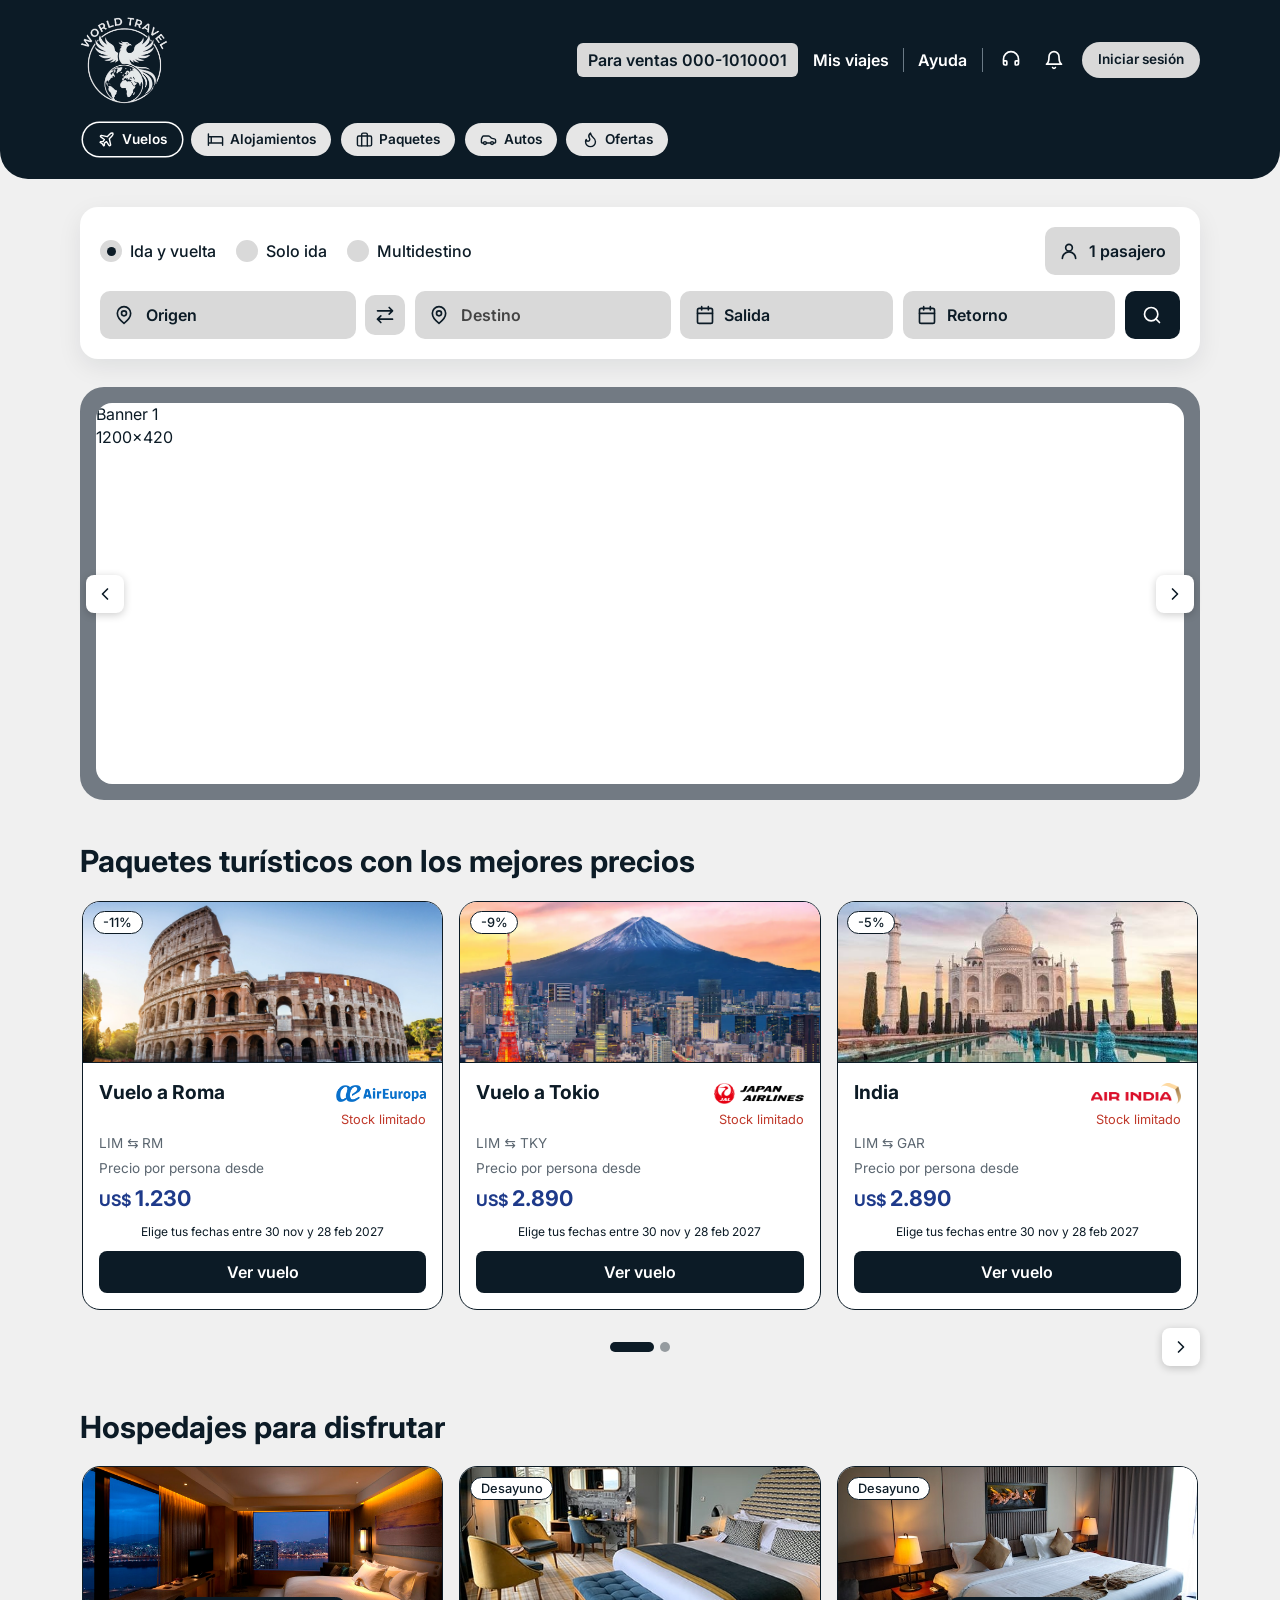
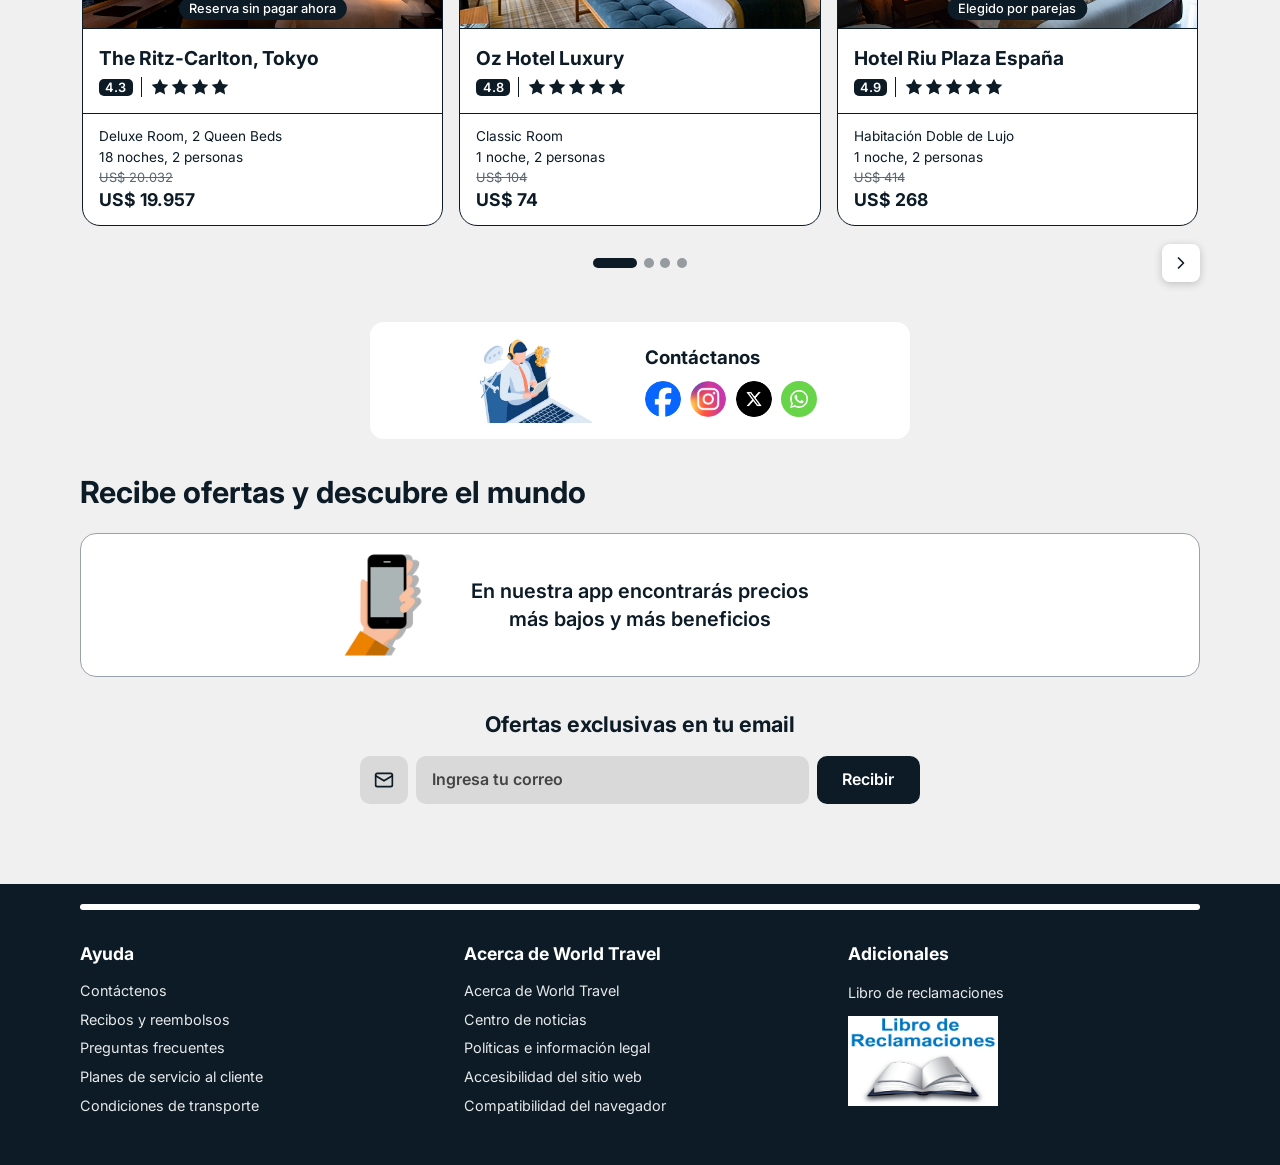
==== commit 9a8727d1: "Some Changes" ====
--- a/index.html
+++ b/index.html
@@ -4,6 +4,7 @@
 <meta charset="utf-8">
 <meta name="viewport" content="width=device-width, initial-scale=1">
 <title>World Travel | Vuelos, alojamientos y paquetes</title>
+<link rel="icon" type="image/png" href="icons/logo-cut.png">
 <link rel="preconnect" href="https://fonts.googleapis.com"><link rel="preconnect" href="https://fonts.gstatic.com" crossorigin>
 <link href="https://fonts.googleapis.com/css2?family=Inter:wght@400;500;600;700&display=swap" rel="stylesheet">
 <link rel="stylesheet" href="styles.css">
@@ -34,13 +35,13 @@
 <!-- partial: header -->
 <header class="hdr">
   <div class="wrap hdr__top">
-    <a class="logo ph" href="/" aria-label="World Travel, inicio">Logo<br>88×88</a>
+    <img class="logo ph" href="search.html" src="icons/logo-cut.png" alt="">
     <div class="util">
       <a class="btn-sales" href="tel:0001010001">Para ventas 000-1010001</a>
       <a href="#">Mis viajes</a><span class="sep"></span><a href="#">Ayuda</a><span class="sep"></span>
       <button class="ico" type="button" aria-label="Soporte"><svg class="i"><use href="#i-headset"/></svg></button>
       <button class="ico" type="button" aria-label="Notificaciones"><svg class="i"><use href="#i-bell"/></svg></button>
-      <a class="btn-login" href="#">Iniciar sesión</a>
+      <a class="btn-login" href="login.html">Iniciar sesión</a>
     </div>
   </div>
   <nav class="wrap tabs" role="tablist" aria-label="Servicios">
@@ -74,7 +75,7 @@
       </div>
 
       <div class="sf__row">
-        <div class="dd-wrap"><label class="field"><svg class="i"><use href="#i-pin"/></svg><input id="origin" name="origin" value="Lima" placeholder="Origen" aria-label="Origen" data-dd="origin"></label><div class="dd dd--list" id="dd-origin" hidden></div></div>
+        <div class="dd-wrap"><label class="field"><svg class="i"><use href="#i-pin"/></svg><input id="origin" name="origin" value="Origen" placeholder="Origen" aria-label="Origen" data-dd="origin"></label><div class="dd dd--list" id="dd-origin" hidden></div></div>
         <button type="button" class="swap" aria-label="Intercambiar origen y destino"><svg class="i"><use href="#i-swap"/></svg></button>
         <div class="dd-wrap"><label class="field"><svg class="i"><use href="#i-pin"/></svg><input id="destination" name="destination" placeholder="Destino" aria-label="Destino" data-dd="destination"></label><div class="dd dd--list" id="dd-destination" hidden></div></div>
         <div class="dates dd-wrap">
@@ -132,16 +133,21 @@
   <!-- partial: contacto, app y newsletter -->
   <section class="wrap">
     <div class="contact">
-      <div class="ph contact__img">Ilustración<br>150×110</div>
+      <img src="icons/support2.jpg" class="ph contact__img">
       <div><h3>Contáctanos</h3>
-        <div class="socials"><a class="ph soc" href="#" aria-label="Facebook">f</a><a class="ph soc" href="#" aria-label="Instagram">ig</a><a class="ph soc" href="#" aria-label="X">x</a><a class="ph soc" href="#" aria-label="WhatsApp">wa</a></div>
+        <div class="socials">
+          <img class="ph soc" src="icons/2023_Facebook_icon.svg.png" aria-label="Facebook" href="#">
+          <img class="ph soc" src="icons/instagram-circle-icon.png" aria-label="Instagram" href="#">
+          <img class="ph soc" src="icons/x-icon.jpg" aria-label="X" href="#">
+          <img class="ph soc" src="icons/what.png" aria-label="WhatsApp" href="#">
+        </div>
       </div>
     </div>
     <h2 class="app-title">Recibe ofertas y descubre el mundo</h2>
     <div class="app">
-      <div class="ph app__phone">Teléfono<br>110×150</div>
+      <img class="ph app__phone" src="icons/support-icon.png" alt="App World Travel">
       <p>En nuestra app encontrarás precios más bajos y más beneficios</p>
-      <div class="ph app__qr">QR<br>110×110</div>
+      <div class="ph app__qr"><br></div> <!-- QR Code -->
     </div>
     <div class="news">
       <h3>Ofertas exclusivas en tu email</h3>
@@ -162,7 +168,9 @@
     <div class="ftr__cols">
       <div><h4>Ayuda</h4><ul><li><a href="#">Contáctenos</a></li><li><a href="#">Recibos y reembolsos</a></li><li><a href="#">Preguntas frecuentes</a></li><li><a href="#">Planes de servicio al cliente</a></li><li><a href="#">Condiciones de transporte</a></li></ul></div>
       <div><h4>Acerca de World Travel</h4><ul><li><a href="#">Acerca de World Travel</a></li><li><a href="#">Centro de noticias</a></li><li><a href="#">Políticas e información legal</a></li><li><a href="#">Accesibilidad del sitio web</a></li><li><a href="#">Compatibilidad del navegador</a></li></ul></div>
-      <div><h4>Adicionales</h4><a href="#">Libro de reclamaciones</a><div class="ph libro">Libro de reclamaciones<br>150×90</div></div>
+      <div><h4>Adicionales</h4>
+        <a href="#">Libro de reclamaciones</a>
+        <br><img src="icons/libro-de-reclamaciones.jpg" class="ph libro"><br></div></div>
     </div>
   </div>
 </footer>
--- a/styles.css
+++ b/styles.css
@@ -7,13 +7,13 @@
 .wrap{width:min(100% - 2rem,var(--w));margin-inline:auto}
 .sr{position:absolute;width:1px;height:1px;overflow:hidden;clip:rect(0 0 0 0)}
 .i{width:1.25em;height:1.25em;fill:none;stroke:currentColor;stroke-width:2;stroke-linecap:round;stroke-linejoin:round;flex:none}
-.ph{display:grid;place-items:center;background:#E4E6E8;border:2px dashed #B7BDC3;color:#6b747c;font-size:.75rem;text-align:center;line-height:1.25}
+ /*Eliminar eso*/
 .is-hidden{opacity:0;visibility:hidden;pointer-events:none}
 
 /* Header */
 .hdr{background:var(--ink);color:#fff;border-radius:0 0 28px 28px;padding:1rem 0 1.25rem}
 .hdr__top{display:flex;flex-wrap:wrap;align-items:center;justify-content:space-between;gap:.75rem 1rem}
-.logo{width:88px;height:88px;border-radius:50%;background:#16293a;border-color:#4a5964;color:#9fb0bd}
+.logo{width:88px;height:88px;/*border-radius:50%;background:#16293a;border-color:#4a5964;color:#9fb0bd*/}
 .util{display:flex;flex-wrap:wrap;align-items:center;gap:.5rem .9rem;font-weight:600}
 .util .sep{width:1px;height:1.5rem;background:#6b7a86}
 .btn-sales{background:var(--chip);color:var(--ink);padding:.35rem .7rem;border-radius:6px}
@@ -131,13 +131,13 @@
 
 /* Contacto, app, newsletter */
 .contact{display:flex;flex-wrap:wrap;align-items:center;justify-content:center;gap:1rem 2rem;background:#fff;border-radius:14px;padding:1rem;max-width:540px;margin:0 auto}
-.contact__img{width:150px;height:110px;border-radius:10px}
+.contact__img{width:150px;border-radius:10px}
 .contact h3{margin-bottom:.6rem}
 .socials{display:flex;gap:.6rem}.soc{width:36px;height:36px;border-radius:50%}
 .app-title{font-size:clamp(1.4rem,3vw,1.9rem);margin:2rem 0 1.25rem}
 .app{display:flex;flex-wrap:wrap;align-items:center;justify-content:center;gap:1rem 2rem;background:#fff;border:1px solid #9aa2a9;border-radius:16px;padding:1rem 1.25rem}
 .app p{flex:1 1 220px;max-width:340px;text-align:center;font-size:1.25rem;font-weight:600}
-.app__phone{width:110px;height:150px;border-radius:12px}.app__qr{width:110px;height:110px;border-radius:8px}
+.app__phone{width:110px;border-radius:12px}.app__qr{width:110px;height:110px;border-radius:8px}
 .news{text-align:center;margin:2rem 0 3rem}.news h3{font-size:1.35rem}
 .nl{display:flex;flex-wrap:wrap;justify-content:center;gap:.5rem;max-width:560px;margin:1rem auto 0}
 .nl__ico{width:48px;height:48px;border-radius:10px;background:var(--chip);display:grid;place-items:center}
